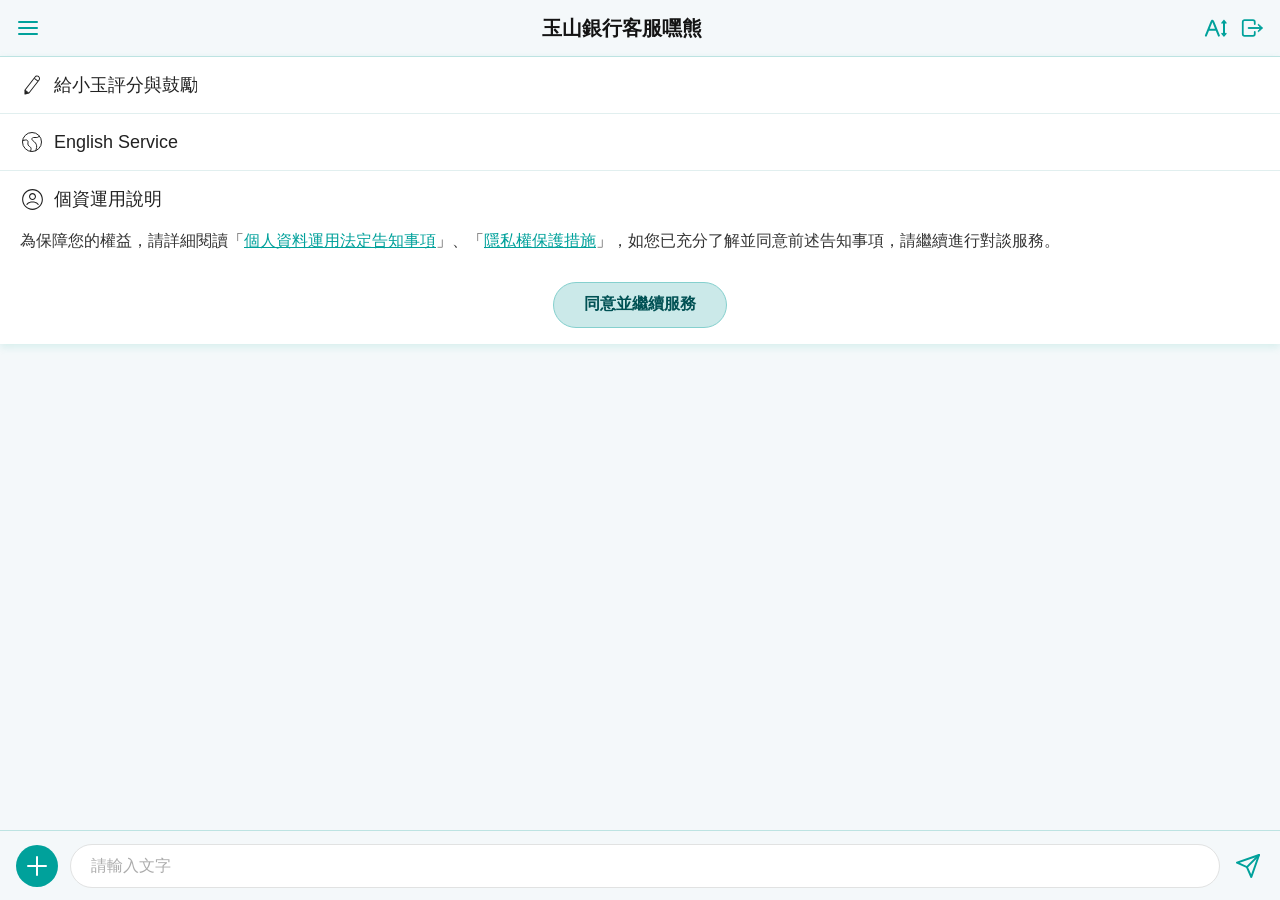
==== index.html @ b4798f5f "Add files via upload" ====
<!DOCTYPE html>
<html lang="zh-Hant-TW">
<head>
    <meta charset="UTF-8">
    <meta name="viewport" content="width=device-width, initial-scale=1.0">
    <title>玉山銀行客服嘿熊</title>
    <link rel="stylesheet" href="css/style.css">
</head>
<body>

    <main class="app-container" aria-label="智能客服區域">
        
        <!-- 1. Navbar -->
        <header class="nav" aria-label="頂部導覽列">
            <!-- 漢堡選單(按鈕 + span 動畫) -->
            <button class="icon icon-24" id="btnHamburger" aria-label="開啟選單" aria-expanded="false" aria-controls="hamburgerMenu" tabindex="0">
                <span class="hamburger-box">
                    <span class="hamburger-inner"></span>
                </span>
            </button>
            <!-- 標題 -->
            <h1 class="nav-title" tabindex="0">玉山銀行客服嘿熊</h1>
            <!-- 左側操作區 -->
            <div class="action-wrapper">
                <!-- 字體縮放(icon) -->
                <button class="icon icon-24" aria-label="調整字體大小" tabindex="0">
                    <img src="images/ic_font_size.svg" alt="字體" class="lazyload">
                </button>
                <!-- 登出(icon) -->
                <button class="icon icon-24" id="logoutBtn" aria-label="登出" tabindex="0">
                    <img src="images/ic_logout_2.svg" alt="登出" class="lazyload">
                </button>

            </div>
        </header>

        <!-- Dropdown Menu -->
        <div class="dropdown-menu" id="hamburgerMenu" aria-hidden="true">
            <div class="menu-item" tabindex="0" role="button">
                <div class="icon icon-24" aria-hidden="true">
                    <img src="images/ic-img-rename.svg" alt="" class="lazyload">
                </div>
                <span class="menu-text">給小玉評分與鼓勵</span>
            </div>
            <div class="menu-item" tabindex="0" role="button">
                <div class="icon icon-24" aria-hidden="true">
                    <img src="images/world_2_light.svg" alt="" class="lazyload">
                </div>
                <span class="menu-text">English Service</span>
            </div>
            <div class="menu-item flex-col">
                <div class="menu-item-header">
                    <div class="icon icon-24" aria-hidden="true">
                        <img src="images/ic-img-personal.svg" alt="" class="lazyload">
                    </div>
                    <span class="menu-text">個資運用說明</span>
                </div>
                <div class="menu-privacy-text" tabindex="0">
                    為保障您的權益，請詳細閱讀「<a href="#">個人資料運用法定告知事項</a>」、「<a href="#">隱私權保護措施</a>」，如您已充分了解並同意前述告知事項，請繼續進行對談服務。
                </div>
                <div class="btn-wrapper">
                    <button class="btn-primary btn-h-46" id="agreeBtn" tabindex="0">同意並繼續服務</button>
                </div>
            </div>
        </div>

        <!-- 2. Announce (浮動區塊) -->
        <section class="Anounce" id="announceBlock" aria-label="系統公告">
    <div class="icon icon-22" aria-hidden="true">
        <img src="images/ic-img-announcement.svg" alt="" class="lazyload">
    </div>

    <div class="message" tabindex="0">
        <div class="marquee-wrap">
            <div class="marquee-list">
                <div class="marquee-item">
                    <span>看破詐騙，防詐資訊：【<a href="#" aria-label="點我看防詐資訊">點我看</a>】</span>
                </div>
                <div class="marquee-item">
                    <span>Unicard指定通路回饋加碼：【<a href="#" aria-label="立即查看信用卡優惠">立即查看</a>】</span>
                </div>
                <div class="marquee-item">
                    <span>外幣定存最新利率公告：【<a href="#" aria-label="點我查看最新利率">點我看</a>】</span>
                </div>
            </div>
        </div>
    </div>

    <button class="icon icon-44" id="btnCloseAnnounce" aria-label="關閉公告" tabindex="0">
        <img src="images/ic-fun-popup-closed.svg" alt="關閉" class="lazyload">
    </button>
</section>

        <!-- 3. 對話區域 -->
        <!-- 預留區塊 -->
        <section class="chat-container" aria-label="對話內容" tabindex="0">

            <!-- Bot Message Group 1 -->
            <div class="msg-row bot is-hidden" id="botMsg1">
                <!-- Avatar -->
                <div class="msg-avatar" aria-hidden="true">
                    <img src="images/bear-hello.gif" alt="" class="lazyload">
                </div>
                <!-- Messages container -->
                <div class="msg-content">
                    
                    <div class="typing-bubble has-caret">
                        <div class="typing-dots">
                            <span class="dot"></span>
                            <span class="dot"></span>
                            <span class="dot"></span>
                        </div>
                    </div>
                    <!-- Text Bubble 1 -->
                    <div class="msg-bubble has-caret" tabindex="0">
                        鄭小姐 您好，<br>
                        您已從 LINE 帳號登入！
                    </div>

                    <!-- Text Bubble 2 -->
                    <div class="msg-bubble" tabindex="0">
                        LINE pay 最高4.5% → <a href="#" class="link-teal bold">申辦 Unicard</a><br>
                        普發現金一萬元 → <a href="#" class="link-teal bold">立即了解</a>
                    </div>

                    <!-- Horizontal Scroll Cards -->
                    <div class="scroll-area">
    <button class="scroll-nav scroll-nav-left" type="button" aria-label="往左滑動">
    <img src="images/icon-arrow-left.svg" alt="往左" class="icon-arrow">
</button>

    <div class="scroll-wrapper" tabindex="0" aria-label="可左右滑動的服務卡片">
        <!-- Card 1 -->
        <div class="scroll-card">
            <div class="card-image"><img src="[data-uri]" data-src="card-demo1.png" alt="" class="lazyload"></div>
            <div class="card-title text-green bold">信用卡服務</div>
            <div class="card-btn btn-hint" id="cardBillDetailBtn">帳單/消費明細</div>
            <div class="card-btn">消費有問題</div>
            <div class="card-btn">旅遊活動滿額贈</div>
            <div class="card-btn no-border">保費分期活動</div>
        </div>

        <div class="scroll-card">
            <div class="card-image"><img src="[data-uri]" data-src="card-demo2.png" alt="" class="lazyload"></div>
            <div class="card-title text-green bold">熱門服務</div>
            <div class="card-btn">信貸優惠</div>
            <div class="card-btn">分期活動</div>
            <div class="card-btn">預借現金</div>
            <div class="card-btn no-border">綁定LINE抽好禮</div>
        </div>

        <div class="scroll-card">
            <div class="card-image"><img src="[data-uri]" data-src="card-demo3.png" alt="" class="lazyload"></div>
            <div class="card-title text-green bold">銀行服務</div>
            <div class="card-btn">變更資料</div>
            <div class="card-btn">數位帳戶</div>
            <div class="card-btn">跨境網購</div>
            <div class="card-btn no-border">外匯業務</div>
        </div>
    </div>

    <button class="scroll-nav scroll-nav-right" type="button" aria-label="往右滑動">
    <img src="images/icon-arrow-right.svg" alt="往右" class="icon-arrow">
</button>
</div>

                    <div class="msg-time" aria-hidden="true">16:20:36</div>
                </div>
            </div>

            <!-- User Message Group 1-->
            <div class="msg-row user is-hidden" id="userMsg1">
                <div class="msg-content">
                    <div class="msg-bubble has-caret" tabindex="0">
                        帳單/消費明細
                    </div>
                    <div class="msg-time" aria-hidden="true">16:20:36</div>
                </div>
            </div>
            
            <!-- Bot Message Group 2 -->
            <div class="msg-row bot is-hidden" id="botMsg2">
                <!-- Avatar -->
                <div class="msg-avatar" aria-hidden="true">
                    <img src="images/bear-happy.gif" alt="" class="lazyload">
                </div>
                <!-- Messages container -->
                <div class="msg-content">
                    <div class="typing-bubble">
                        <div class="typing-dots">
                            <span class="dot"></span>
                            <span class="dot"></span>
                            <span class="dot"></span>
                        </div>
                    </div>
                    <div class="msg-bubble has-caret" tabindex="0">
                        快速查詢本期帳單與近期消費明細
                        <div class="msg-actions">
                            <button class="msg-action-btn primary" id="currentBillBtn">本期帳單</button>
                            <button class="msg-action-btn secondary">未出帳明細</button>
                            <button class="msg-action-btn secondary">近30天消費明細</button>
                        </div>
                    </div>
                    <div class="msg-feedback" tabindex="0">
                        這個回答？
                        <div class="options">
                            <div class="msg-feedback-btn"><img src="images/Huge-icon.svg" class="lazyload" alt="">有幫助</div>
                            <div class="msg-feedback-btn"><img src="images/img_helpless.svg" class="lazyload" alt="">沒幫助</div>
                        </div>
                    </div>
                    <div class="msg-time" aria-hidden="true">16:20:36</div>
                </div>
            </div>

            <!-- User Message Group 2 -->
            <div class="msg-row user is-hidden" id="userMsg2">
                <div class="msg-content">
                    <div class="msg-bubble has-caret" tabindex="0">
                        本期帳單
                    </div>
                    <div class="msg-time" aria-hidden="true">16:20:36</div>
                </div>
            </div>

            <!-- Bot Message Group 3 -->
            <div class="msg-row bot is-hidden" id="botMsg3">
                <!-- Avatar -->
               <div class="msg-avatar" aria-hidden="true">
                    <img src="images/bear-happy.gif" alt="" class="lazyload">
                </div>
                <!-- Messages container -->
                <div class="msg-content">
                    <div class="typing-bubble">
                        <div class="typing-dots">
                            <span class="dot"></span>
                            <span class="dot"></span>
                            <span class="dot"></span>
                        </div>
                    </div>
                    <div class="msg-bubble has-caret" tabindex="0">
                        為維護您的權益，需要由正卡人完成身分驗證才能協助查詢或處理喔！歡迎使用玉山行動銀行 APP，驗證更快速、更順暢。
                    </div>
                    <div class="action-cards-grid">
                        <button class="action-card btn-hint" id="appVerifyBtn" tabindex="0">
                            <img src="images/icon-faceID.svg" class="action-card-icon lazyload" alt="">
                            <div class="action-card-text">玉山銀行<br>APP驗證</div>
                        </button>
                        <button class="action-card" tabindex="0">
                            <img src="images/icon-message.svg" class="action-card-icon lazyload" alt="">
                            <div class="action-card-text">簡訊驗證</div>
                        </button>
                    </div>
                    <div class="msg-bubble" tabindex="0">
                        ＊溫馨提醒：若尚未開通玉山數位帳戶的顧客請先進行 <a href="#" class="link-teal bold">立即開戶</a> 並 <a href="#" class="link-teal bold">下載安裝玉山行銀APP</a>
                        <div class="msg-actions">
                            <button class="msg-action-btn secondary btn-h-46">下次查詢，繼續詢問其他問題</button>
                        </div>
                    </div>
                    <div class="msg-feedback" tabindex="0">
                        這個回答？
                        <div class="options">
                            <div class="msg-feedback-btn"><img src="images/Huge-icon.svg" class="lazyload" alt="">有幫助</div>
                            <div class="msg-feedback-btn"><img src="images/img_helpless.svg" class="lazyload" alt="">沒幫助</div>
                        </div>
                    </div>
                    <div class="msg-time" aria-hidden="true">16:20:36</div>
                </div>
            </div>

            <!-- User Message Group 3 -->
            <div class="msg-row user is-hidden" id="userMsg3">
                <div class="msg-content">
                    <div class="msg-bubble has-caret" tabindex="0">
                        玉山銀行APP驗證
                    </div>
                    <div class="msg-time" aria-hidden="true">16:20:36</div>
                </div>
            </div>

            <!-- Bot Message Group 4: Jumping -->
            <div class="msg-row bot is-hidden" id="botMsg4">
                <div class="msg-avatar" aria-hidden="true">
                    <img src="images/bear-loading.gif" alt="" class="lazyload">
                </div>
                <div class="msg-content">
                    <div class="typing-bubble">
                        <div class="typing-dots">
                            <span class="dot"></span>
                            <span class="dot"></span>
                            <span class="dot"></span>
                        </div>
                    </div>
                    <div class="msg-bubble has-caret" tabindex="0">
                        黑熊跳轉中，請稍後⋯
                    </div>
                    <div class="msg-time" aria-hidden="true">16:20:36</div>
                </div>
            </div>

            <!-- Bot Message Group 5: Bill Summary Card -->
            <div class="msg-row bot is-hidden" id="botMsg5">
                <div class="msg-avatar" aria-hidden="true">
                    <img src="images/bear-happy.gif" alt="" class="lazyload">
                </div>
                <div class="msg-content">
                    <div class="typing-bubble">
                        <div class="typing-dots">
                            <span class="dot"></span>
                            <span class="dot"></span>
                            <span class="dot"></span>
                        </div>
                    </div>
                    <div class="msg-bubble has-caret" tabindex="0">
                        <div class="bill-card">
                            <div class="bill-title">2026年3月帳單</div>
                            <div class="bill-info-text">
                                帳單結帳日：2025/02/13<br>
                                繳款截止日：2025/03/03
                            </div>
                            <div class="bold" style="font-size: 16px; color: rgba(0,0,0,0.8);">台幣帳單 ( TWD )</div>
                            
                            <div class="bill-highlight">
                                <div class="bill-main-amount">
                                    <div class="bill-label">本期帳單金額</div>
                                    <div class="bill-value-large">$47,884</div>
                                </div>
                                <div class="bill-sub-info">
                                    扣繳帳號：台新銀行,末四碼4099
                                </div>
                                <div class="bill-detail-list">
                                    <div class="bill-detail-row">
                                        <span>台幣最低應繳</span>
                                        <span>TWD 7,317</span>
                                    </div>
                                    <div class="bill-detail-row">
                                        <div class="bill-detail-label">
                                            <span>已繳金額</span>
                                            <img src="images/ic-btn-question-green.svg" class="icon-q lazyload" alt="說明">
                                        </div>
                                        <span>TWD 0</span>
                                    </div>
                                </div>
                            </div>

                            <div class="bill-btn-group">
                                <button class="bill-btn primary" id="paymentRecordBtn">
                                    <span>繳款紀錄</span>
                                    <img src="images/ic-img-search.svg" class="bill-btn-icon lazyload" alt="">
                                </button>
                                <button class="bill-btn secondary">
                                    <span>帳單明細</span>
                                    <img src="images/ic-img-search.svg" class="bill-btn-icon lazyload" alt="">
                                </button>
                            </div>
                        </div>
                    </div>

                    <!-- Secondary Actions -->
                    <div class="msg-bubble" tabindex="0">
                        <div class="msg-actions" style="margin-top: 0;">
                            <button class="msg-action-btn secondary">立即繳款</button>
                            <button class="msg-action-btn secondary">查詢未出帳明細</button>
                            <button class="msg-action-btn secondary">貼心提醒</button>
                        </div>
                    </div>

                    <!-- Feedback -->
                    <div class="msg-feedback" tabindex="0">
                        這個回答？
                        <div class="options">
                            <div class="msg-feedback-btn"><img src="images/Huge-icon.svg" class="lazyload" alt="">有幫助</div>
                            <div class="msg-feedback-btn"><img src="images/img_helpless.svg" class="lazyload" alt="">沒幫助</div>
                        </div>
                    </div>
                    <div class="msg-time" aria-hidden="true">16:20:36</div>
                </div>
            </div>

            <!-- User Message Group 5 -->
            <div class="msg-row user is-hidden" id="userMsg5">
                <div class="msg-content">
                    <div class="msg-bubble has-caret" tabindex="0">
                        繳款紀錄
                    </div>
                    <div class="msg-time" aria-hidden="true">16:20:36</div>
                </div>
            </div>

            <!-- Bot Message Group 6: Payment Record Detail -->
            <div class="msg-row bot is-hidden" id="botMsg6">
                <div class="msg-avatar" aria-hidden="true">
                    <img src="images/bear-happy.gif" alt="" class="lazyload">
                </div>
                <div class="msg-content">
                    <div class="typing-bubble">
                        <div class="typing-dots">
                            <span class="dot"></span>
                            <span class="dot"></span>
                            <span class="dot"></span>
                        </div>
                    </div>
                    <div class="msg-bubble has-caret" tabindex="0">
                        <div class="bill-card">
                            <div class="bill-title" style="color: #0f62fe;">繳款紀錄</div>
                            <div class="bold" style="font-size: 16px; color: rgba(0,0,0,0.8);">台幣帳單 ( TWD )</div>
                            
                            <div class="bill-highlight">
                                <div class="bill-main-amount">
                                    <div class="bill-label">上期應繳金額</div>
                                    <div class="bill-value-large">$50,133</div>
                                </div>
                                <div class="bill-main-amount" style="flex-direction: row; justify-content: center; gap: 7px;">
                                    <div class="pill-bordered red">已申請自動扣繳</div>
                                    <div class="pill-bordered teal">
                                        <span>繳款完成</span>
                                        <img src="images/ic-img-result-success.svg" class="icon-s lazyload" alt="">
                                    </div>
                                </div>
                                <div class="bill-detail-list">
                                    <div class="bill-detail-row">
                                        <span>調整溢付款</span>
                                        <span>TWD 0</span>
                                    </div>
                                    <div class="bill-detail-row">
                                        <span>自動轉帳繳款</span>
                                        <span>TWD -50,133</span>
                                    </div>
                                    <div class="bill-detail-row">
                                        <span>上期未繳金額</span>
                                        <span>TWD 0</span>
                                    </div>
                                </div>
                            </div>

                            <div class="bill-btn-group">
                                <button class="bill-btn primary" id="statementDetailBtn">
                                    <span>帳單明細</span>
                                    <img src="images/ic-img-search.svg" class="bill-btn-icon lazyload" alt="">
                                </button>
                                <button class="bill-btn secondary">
                                    <span>本期帳單</span>
                                    <img src="images/ic-img-search.svg" class="bill-btn-icon lazyload" alt="">
                                </button>
                            </div>
                        </div>
                    </div>

                    <!-- Secondary Actions Grid -->
                    <div class="msg-bubble" tabindex="0">
                        <div class="msg-actions">
                            <button class="msg-action-btn secondary">查詢未出帳明細</button>
                            <button class="msg-action-btn secondary">貼心提醒</button>
                        </div>
                    </div>

                    <!-- Feedback -->
                    <div class="msg-feedback" tabindex="0">
                        這個回答？
                        <div class="options">
                            <div class="msg-feedback-btn"><img src="images/Huge-icon.svg" class="lazyload" alt="">有幫助</div>
                            <div class="msg-feedback-btn"><img src="images/img_helpless.svg" class="lazyload" alt="">沒幫助</div>
                        </div>
                    </div>
                    <div class="msg-time" aria-hidden="true">16:20:36</div>
                </div>
            </div>

            <!-- User Message Group 6 -->
            <div class="msg-row user is-hidden" id="userMsg6">
                <div class="msg-content">
                    <div class="msg-bubble has-caret" tabindex="0">
                        帳單明細
                    </div>
                    <div class="msg-time" aria-hidden="true">16:20:36</div>
                </div>
            </div>

            <!-- Bot Message Group 7: Transaction Details -->
            <div class="msg-row bot is-hidden" id="botMsg7">
                <div class="msg-avatar" aria-hidden="true">
                    <img src="images/bear-happy.gif" alt="" class="lazyload">
                </div>
                <div class="msg-content">
                    <div class="typing-bubble">
                        <div class="typing-dots">
                            <span class="dot"></span>
                            <span class="dot"></span>
                            <span class="dot"></span>
                        </div>
                    </div>
                    <div class="msg-bubble has-caret" tabindex="0">
                        <div class="bill-card">
                            <div class="bill-title" style="color: #0f62fe;">帳單明細</div>
                            
                            <div class="transaction-search">
                                <img src="images/ic-img-search-light.svg" style="width: 32px; height: 32px;" class="lazyload" alt="">
                                <input type="text" placeholder="請輸入商店名稱或金額" id="transactionSearchInput">
                            </div>

                            <div class="filter-pills">
                                <div class="filter-pill" data-type="card">
                                    <span class="pill-text">卡別</span>
                                    <img src="images/ic-btn-arrow.svg" class="pill-icon lazyload" alt="">
                                    <span class="pill-close">✕</span>
                                </div>
                                <div class="filter-pill" data-type="holder">
                                    <span class="pill-text">正附卡</span>
                                    <img src="images/ic-btn-arrow.svg" class="pill-icon lazyload" alt="">
                                    <span class="pill-close">✕</span>
                                </div>
                                <div class="filter-pill" data-type="date">
                                    <span class="pill-text">日期</span>
                                    <img src="images/ic-btn-arrow.svg" class="pill-icon lazyload" alt="">
                                    <span class="pill-close">✕</span>
                                </div>
                                <div class="filter-pill" data-type="currency">
                                    <span class="pill-text">幣別</span>
                                    <img src="images/ic-btn-arrow.svg" class="pill-icon lazyload" alt="">
                                    <span class="pill-close">✕</span>
                                </div>
                                <div class="filter-pill" id="clearFilters" style="border: 1px solid #262626;">
                                    <span class="pill-text">取消篩選</span>
                                </div>
                            </div>
                            <div class="year-tag-wrapper">
                                <div class="year-tag">2026/3月帳單明細</div>
                            </div>
                            
                            <div style="max-height: 450px; overflow-y: auto; overflow-x: hidden;" id="transactionList">
                                <!-- <div class="year-tag">2026/3月帳單明細</div> -->
                                
                                <!-- Item 1 -->
                                <div class="transaction-item" data-name="熊本熊卡國內消費1%現金回饋">
                                    <div class="transaction-item-header">
                                        <div class="transaction-title-row">
                                            <div class="transaction-title">熊本熊卡國內消費1%現金回饋</div>
                                            <img src="images/ic-btn-arrow.svg" class="transaction-chevron lazyload" alt="">
                                        </div>
                                        <div class="transaction-info-row">
                                            <div>TWD <span class="transaction-amount">-21</span></div>
                                            <div>02/18</div>
                                        </div>
                                    </div>
                                    <div class="transaction-detail">
                                        <div class="transaction-detail-row">
                                            <div class="bold transaction-detail-label">交易明細</div>
                                            <div class="tag-query">刷卡疑問</div>
                                        </div>
                                        <div class="transaction-detail-row">
                                            <div class="transaction-detail-label">交易卡別</div>
                                            <div class="transaction-detail-val">Unicard-正卡</div>
                                        </div>
                                        <div class="transaction-detail-row">
                                            <div class="transaction-detail-label">交易日期</div>
                                            <div class="transaction-detail-val">2026/02/18</div>
                                        </div>
                                        <div class="transaction-detail-row">
                                            <div class="transaction-detail-label">交易幣別</div>
                                            <div class="transaction-detail-val">TWD</div>
                                        </div>
                                        <div class="transaction-detail-row">
                                            <div class="transaction-detail-label">交易金額</div>
                                            <div class="transaction-detail-val">-21</div>
                                        </div>
                                    </div>
                                </div>

                                <!-- Item 2 -->
                                <div class="transaction-item" data-name="熊本熊卡Paypay消費3%回饋">
                                    <div class="transaction-item-header">
                                        <div class="transaction-title-row">
                                            <div class="transaction-title">熊本熊卡Paypay消費3%回饋</div>
                                            <img src="images/ic-btn-arrow.svg" class="transaction-chevron lazyload" alt="">
                                        </div>
                                        <div class="transaction-info-row">
                                            <div>TWD <span class="transaction-amount">-240</span></div>
                                            <div>02/18</div>
                                        </div>
                                    </div>
                                    <div class="transaction-detail">
                                        <div class="transaction-detail-row">
                                            <div class="bold transaction-detail-label">交易明細</div>
                                            <div class="tag-query">刷卡疑問</div>
                                        </div>
                                        <div class="transaction-detail-row">
                                            <div class="transaction-detail-label">交易卡別</div>
                                            <div class="transaction-detail-val">Unicard-正卡</div>
                                        </div>
                                        <div class="transaction-detail-row">
                                            <div class="transaction-detail-label">交易日期</div>
                                            <div class="transaction-detail-val">2026/02/18</div>
                                        </div>
                                        <div class="transaction-detail-row">
                                            <div class="transaction-detail-label">交易幣別</div>
                                            <div class="transaction-detail-val">TWD</div>
                                        </div>
                                        <div class="transaction-detail-row">
                                            <div class="transaction-detail-label">交易金額</div>
                                            <div class="transaction-detail-val">-240</div>
                                        </div>
                                    </div>
                                </div>

                                <!-- Item 3 -->
                                <div class="transaction-item" data-name="義美股份有限公司-永安門市">
                                    <div class="transaction-item-header">
                                        <div class="transaction-title-row">
                                            <div class="transaction-title">義美股份有限公司-永安門市</div>
                                            <img src="images/ic-btn-arrow.svg" class="transaction-chevron lazyload" alt="">
                                        </div>
                                        <div class="transaction-info-row">
                                            <div>TWD <span class="transaction-amount" style="color: #00a19b;">40</span></div>
                                            <div>02/17</div>
                                        </div>
                                    </div>
                                    <div class="transaction-detail">
                                        <div class="transaction-detail-row">
                                            <div class="bold transaction-detail-label">交易明細</div>
                                            <div class="tag-query">刷卡疑問</div>
                                        </div>
                                        <div class="transaction-detail-row">
                                            <div class="transaction-detail-label">交易卡別</div>
                                            <div class="transaction-detail-val">Unicard-正卡</div>
                                        </div>
                                        <div class="transaction-detail-row">
                                            <div class="transaction-detail-label">交易日期</div>
                                            <div class="transaction-detail-val">2026/02/17</div>
                                        </div>
                                        <div class="transaction-detail-row">
                                            <div class="transaction-detail-label">交易幣別</div>
                                            <div class="transaction-detail-val">TWD</div>
                                        </div>
                                        <div class="transaction-detail-row">
                                            <div class="transaction-detail-label">交易金額</div>
                                            <div class="transaction-detail-val">40</div>
                                        </div>
                                    </div>
                                </div>

                                <!-- Item 4 -->
                                <div class="transaction-item" data-name="誠品信義旗艦店">
                                    <div class="transaction-item-header">
                                        <div class="transaction-title-row">
                                            <div class="transaction-title">誠品信義旗艦店</div>
                                            <img src="images/ic-btn-arrow.svg" class="transaction-chevron lazyload" alt="">
                                        </div>
                                        <div class="transaction-info-row">
                                            <div>TWD <span class="transaction-amount" style="color: #00a19b;">8,030</span></div>
                                            <div>02/17</div>
                                        </div>
                                    </div>
                                    <div class="transaction-detail">
                                        <div class="transaction-detail-row">
                                            <div class="bold transaction-detail-label">交易明細</div>
                                            <div class="tag-query">刷卡疑問</div>
                                        </div>
                                        <div class="transaction-detail-row">
                                            <div class="transaction-detail-label">交易卡別</div>
                                            <div class="transaction-detail-val">Unicard-正卡</div>
                                        </div>
                                        <div class="transaction-detail-row">
                                            <div class="transaction-detail-label">交易日期</div>
                                            <div class="transaction-detail-val">2026/02/17</div>
                                        </div>
                                        <div class="transaction-detail-row">
                                            <div class="transaction-detail-label">交易幣別</div>
                                            <div class="transaction-detail-val">TWD</div>
                                        </div>
                                        <div class="transaction-detail-row">
                                            <div class="transaction-detail-label">交易金額</div>
                                            <div class="transaction-detail-val">8,030</div>
                                        </div>
                                    </div>
                                </div>

                                <!-- Item 5 -->
                                <div class="transaction-item" data-name="中華電信">
                                    <div class="transaction-item-header">
                                        <div class="transaction-title-row">
                                            <div class="transaction-title">信用卡扣繳中華電信0976xxx33 11501</div>
                                            <img src="images/ic-btn-arrow.svg" class="transaction-chevron lazyload" alt="">
                                        </div>
                                        <div class="transaction-info-row">
                                            <div>TWD <span class="transaction-amount" style="color: #00a19b;">499</span></div>
                                            <div>02/16</div>
                                        </div>
                                    </div>
                                    <div class="transaction-detail">
                                        <div class="transaction-detail-row">
                                            <div class="bold transaction-detail-label">交易明細</div>
                                            <div class="tag-query">刷卡疑問</div>
                                        </div>
                                        <div class="transaction-detail-row">
                                            <div class="transaction-detail-label">交易卡別</div>
                                            <div class="transaction-detail-val">Unicard-正卡</div>
                                        </div>
                                        <div class="transaction-detail-row">
                                            <div class="transaction-detail-label">交易日期</div>
                                            <div class="transaction-detail-val">2026/02/16</div>
                                        </div>
                                        <div class="transaction-detail-row">
                                            <div class="transaction-detail-label">交易幣別</div>
                                            <div class="transaction-detail-val">TWD</div>
                                        </div>
                                        <div class="transaction-detail-row">
                                            <div class="transaction-detail-label">交易金額</div>
                                            <div class="transaction-detail-val">499</div>
                                        </div>
                                    </div>
                                </div>

                                <!-- Item 6 -->
                                <div class="transaction-item" data-name="APPLE.COM">
                                    <div class="transaction-item-header">
                                        <div class="transaction-title-row">
                                            <div class="transaction-title">APPLE.COM/BILL IRL CORK</div>
                                            <img src="images/ic-btn-arrow.svg" class="transaction-chevron lazyload"alt="">
                                        </div>
                                        <div class="transaction-info-row">
                                            <div>TWD <span class="transaction-amount" style="color: #00a19b;">299</span></div>
                                            <div>02/14</div>
                                        </div>
                                    </div>
                                    <div class="transaction-detail">
                                        <div class="transaction-detail-row">
                                            <div class="bold transaction-detail-label">交易明細</div>
                                            <div class="tag-query">刷卡疑問</div>
                                        </div>
                                        <div class="transaction-detail-row">
                                            <div class="transaction-detail-label">交易卡別</div>
                                            <div class="transaction-detail-val">Unicard-正卡</div>
                                        </div>
                                        <div class="transaction-detail-row">
                                            <div class="transaction-detail-label">交易日期</div>
                                            <div class="transaction-detail-val">2026/02/14</div>
                                        </div>
                                        <div class="transaction-detail-row">
                                            <div class="transaction-detail-label">交易幣別</div>
                                            <div class="transaction-detail-val">TWD</div>
                                        </div>
                                        <div class="transaction-detail-row">
                                            <div class="transaction-detail-label">交易金額</div>
                                            <div class="transaction-detail-val">290</div>
                                        </div>
                                    </div>
                                </div>

                                <!-- Item 7 -->
                                <div class="transaction-item" data-name="新光三越">
                                    <div class="transaction-item-header">
                                        <div class="transaction-title-row">
                                            <div class="transaction-title">新光三越 SP 台北南西店</div>
                                            <img src="images/ic-btn-arrow.svg" class="transaction-chevron lazyload" alt="">
                                        </div>
                                        <div class="transaction-info-row">
                                            <div>TWD <span class="transaction-amount" style="color: #00a19b;">6,800</span></div>
                                            <div>02/14</div>
                                        </div>
                                    </div>
                                    <div class="transaction-detail">
                                        <div class="transaction-detail-row">
                                            <div class="bold transaction-detail-label">交易明細</div>
                                            <div class="tag-query">刷卡疑問</div>
                                        </div>
                                        <div class="transaction-detail-row">
                                            <div class="transaction-detail-label">交易卡別</div>
                                            <div class="transaction-detail-val">Unicard-正卡</div>
                                        </div>
                                        <div class="transaction-detail-row">
                                            <div class="transaction-detail-label">交易日期</div>
                                            <div class="transaction-detail-val">2026/02/14</div>
                                        </div>
                                        <div class="transaction-detail-row">
                                            <div class="transaction-detail-label">交易幣別</div>
                                            <div class="transaction-detail-val">TWD</div>
                                        </div>
                                        <div class="transaction-detail-row">
                                            <div class="transaction-detail-label">交易金額</div>
                                            <div class="transaction-detail-val">6,800</div>
                                        </div>
                                    </div>
                                </div>

                                <!-- Item 8 -->
                                <div class="transaction-item" data-name="悠遊卡自動加值金額">
                                    <div class="transaction-item-header">
                                        <div class="transaction-title-row">
                                            <div class="transaction-title">悠遊卡自動加值金額-台灣高鐵高鐵 台中車站</div>
                                            <img src="images/ic-btn-arrow.svg" class="transaction-chevron lazyload" alt="">
                                        </div>
                                        <div class="transaction-info-row">
                                            <div>TWD <span class="transaction-amount" style="color: #00a19b;">500</span></div>
                                            <div>02/12</div>
                                        </div>
                                    </div>
                                    <div class="transaction-detail">
                                        <div class="transaction-detail-row">
                                            <div class="bold transaction-detail-label">交易明細</div>
                                            <div class="tag-query">刷卡疑問</div>
                                        </div>
                                        <div class="transaction-detail-row">
                                            <div class="transaction-detail-label">交易卡別</div>
                                            <div class="transaction-detail-val">Unicard-正卡</div>
                                        </div>
                                        <div class="transaction-detail-row">
                                            <div class="transaction-detail-label">交易日期</div>
                                            <div class="transaction-detail-val">2026/02/12</div>
                                        </div>
                                        <div class="transaction-detail-row">
                                            <div class="transaction-detail-label">交易幣別</div>
                                            <div class="transaction-detail-val">TWD</div>
                                        </div>
                                        <div class="transaction-detail-row">
                                            <div class="transaction-detail-label">交易金額</div>
                                            <div class="transaction-detail-val">500</div>
                                        </div>
                                    </div>
                                </div>

                                <!-- Item 9 -->
                                <div class="transaction-item" data-name="MOS">
                                    <div class="transaction-item-header">
                                        <div class="transaction-title-row">
                                            <div class="transaction-title">MOS-民權西路店(櫃檯)</div>
                                            <img src="images/ic-btn-arrow.svg" class="transaction-chevron lazyload" alt="">
                                        </div>
                                        <div class="transaction-info-row">
                                            <div>TWD <span class="transaction-amount" style="color: #00a19b;">210</span></div>
                                            <div>02/11</div>
                                        </div>
                                    </div>
                                    <div class="transaction-detail">
                                        <div class="transaction-detail-row">
                                            <div class="bold transaction-detail-label">交易明細</div>
                                            <div class="tag-query">刷卡疑問</div>
                                        </div>
                                        <div class="transaction-detail-row">
                                            <div class="transaction-detail-label">交易卡別</div>
                                            <div class="transaction-detail-val">Unicard-正卡</div>
                                        </div>
                                        <div class="transaction-detail-row">
                                            <div class="transaction-detail-label">交易日期</div>
                                            <div class="transaction-detail-val">2026/02/11</div>
                                        </div>
                                        <div class="transaction-detail-row">
                                            <div class="transaction-detail-label">交易幣別</div>
                                            <div class="transaction-detail-val">TWD</div>
                                        </div>
                                        <div class="transaction-detail-row">
                                            <div class="transaction-detail-label">交易金額</div>
                                            <div class="transaction-detail-val">210</div>
                                        </div>
                                    </div>
                                </div>

                                <!-- Item 10 -->
                                <div class="transaction-item" data-name="統一超商">
                                    <div class="transaction-item-header">
                                        <div class="transaction-title-row">
                                            <div class="transaction-title">統一超商-市府店</div>
                                            <img src="images/ic-btn-arrow.svg" class="transaction-chevron lazyload" alt="">
                                        </div>
                                        <div class="transaction-info-row">
                                            <div>TWD <span class="transaction-amount" style="color: #00a19b;">250</span></div>
                                            <div>02/10</div>
                                        </div>
                                    </div>
                                    <div class="transaction-detail">
                                        <div class="transaction-detail-row">
                                            <div class="bold transaction-detail-label">交易明細</div>
                                            <div class="tag-query">刷卡疑問</div>
                                        </div>
                                        <div class="transaction-detail-row">
                                            <div class="transaction-detail-label">交易卡別</div>
                                            <div class="transaction-detail-val">Unicard-正卡</div>
                                        </div>
                                        <div class="transaction-detail-row">
                                            <div class="transaction-detail-label">交易日期</div>
                                            <div class="transaction-detail-val">2026/02/10</div>
                                        </div>
                                        <div class="transaction-detail-row">
                                            <div class="transaction-detail-label">交易幣別</div>
                                            <div class="transaction-detail-val">TWD</div>
                                        </div>
                                        <div class="transaction-detail-row">
                                            <div class="transaction-detail-label">交易金額</div>
                                            <div class="transaction-detail-val">250</div>
                                        </div>
                                    </div>
                                </div>

                                <!-- Item 11 -->
                                <div class="transaction-item" data-name="STARBUCKS">
                                    <div class="transaction-item-header">
                                        <div class="transaction-title-row">
                                            <div class="transaction-title">STARBUCKS</div>
                                            <img src="images/ic-btn-arrow.svg" class="transaction-chevron lazyload" alt="">
                                        </div>
                                        <div class="transaction-info-row">
                                            <div>TWD <span class="transaction-amount" style="color: #00a19b;">250</span></div>
                                            <div>02/10</div>
                                        </div>
                                    </div>
                                    <div class="transaction-detail">
                                        <div class="transaction-detail-row">
                                            <div class="bold transaction-detail-label">交易明細</div>
                                            <div class="tag-query">刷卡疑問</div>
                                        </div>
                                        <div class="transaction-detail-row">
                                            <div class="transaction-detail-label">交易卡別</div>
                                            <div class="transaction-detail-val">Unicard-正卡</div>
                                        </div>
                                        <div class="transaction-detail-row">
                                            <div class="transaction-detail-label">交易日期</div>
                                            <div class="transaction-detail-val">2026/02/10</div>
                                        </div>
                                        <div class="transaction-detail-row">
                                            <div class="transaction-detail-label">交易幣別</div>
                                            <div class="transaction-detail-val">TWD</div>
                                        </div>
                                        <div class="transaction-detail-row">
                                            <div class="transaction-detail-label">交易金額</div>
                                            <div class="transaction-detail-val">250</div>
                                        </div>
                                    </div>
                                </div>
                            </div>

                            <div class="bill-btn-group">
                                <button class="bill-btn secondary">
                                    <span>本期帳單</span>
                                    <img src="images/ic-img-search.svg" class="bill-btn-icon lazyload" alt="">
                                </button>
                                <button class="bill-btn secondary">
                                    <span>繳款紀錄</span>
                                    <img src="images/ic-img-search.svg" class="bill-btn-icon lazyload" alt="">
                                </button>
                            </div>
                        </div>
                    </div>

                    <!-- Bot Action Grid 2 -->
                    <div class="msg-bubble" tabindex="0">
                        <div class="msg-actions" style="margin-top: 0;">
                            <button class="msg-action-btn primary" id="payNowBtn">立即繳款</button>
                            <button class="msg-action-btn secondary">查詢未出帳明細</button>
                            <button class="msg-action-btn secondary">貼心提醒</button>
                        </div>
                    </div>

                    <!-- Feedback -->
                    <div class="msg-feedback" tabindex="0">
                        這個回答？
                        <div class="options">
                            <div class="msg-feedback-btn"><img src="images/Huge-icon.svg" class="lazyload" alt="">有幫助</div>
                            <div class="msg-feedback-btn"><img src="images/img_helpless.svg" class="lazyload" alt="">沒幫助</div>
                        </div>
                    </div>
                    <div class="msg-time" aria-hidden="true">16:20:36</div>
                </div>
            </div>

            <!-- User Message Group 7 -->
            <div class="msg-row user is-hidden" id="userMsg7">
                <div class="msg-content">
                    <div class="msg-bubble has-caret" tabindex="0">
                        立即繳款
                    </div>
                    <div class="msg-time" aria-hidden="true">16:20:36</div>
                </div>
            </div>

            <!-- Bot Message Group 8: Payment Amount Selection -->
            <div class="msg-row bot is-hidden" id="botMsg8">
                <div class="msg-avatar" aria-hidden="true">
                    <img src="images/bear-happy.gif" alt="" class="lazyload">
                </div>
                <div class="msg-content">
                    <div class="typing-bubble">
                        <div class="typing-dots">
                            <span class="dot"></span>
                            <span class="dot"></span>
                            <span class="dot"></span>
                        </div>
                    </div>
                    <div class="msg-bubble has-caret" tabindex="0">
                        <p class="bold">請選擇您要繳納的金額與方式</p>
                        <p style="margin-top: 10px;">＊繳款金額高於 20,000 元僅能線上繳款，低於 20,000 元則可線上或至超商繳款。</p>
                    </div>
                    
                    <div class="scroll-area">
    <button class="scroll-nav scroll-nav-left" type="button" aria-label="往左滑動">
    <img src="images/icon-arrow-left.svg" alt="往左" class="icon-arrow">
</button>

    <div class="payment-scroll-container">
        <div class="payment-card">
            <div class="payment-card-title">尚須繳納金額</div>
            <div class="payment-card-info">
                <div class="payment-currency">台幣TWD</div>
                <div class="payment-amount">$47,884</div>
            </div>
            <button class="payment-card-btn">立即線上繳款</button>
        </div>

        <div class="payment-card">
            <div class="payment-card-title">最低應繳金額</div>
            <div class="payment-card-info">
                <div class="payment-currency">台幣TWD</div>
                <div class="payment-amount">$7,317</div>
            </div>
            <div class="payment-card-btn-group">
                <button class="payment-card-btn btn-hint" id="barcodePayBtn" style="border-bottom: 1px solid #e1efef;">超商條碼繳款</button>
                <button class="payment-card-btn">立即線上繳款</button>
            </div>
        </div>

        <div class="payment-card">
            <div class="payment-card-title">自行輸入金額</div>
            <div class="payment-card-info">
                <div class="payment-currency">台幣TWD</div>
                <div class="payment-amount-input-wrapper">
                    <input type="text" class="payment-amount-input" id="selfInputAmount" placeholder="請輸入金額">
                    <img src="images/icon-edit.svg" class="icon-20 lazyload" alt="編輯">
                </div>
                <div class="payment-disclaimer">＊未繳金額將計算循環利息<br>謹慎理財 信用無價</div>
            </div>
            <div class="payment-card-btn-group" id="selfInputBtns">
                <button class="payment-card-btn" id="btnStorePay" style="display: none; border-bottom: 1px solid #e1efef;">超商條碼繳款</button>
                <button class="payment-card-btn" id="btnOnlinePay" style="display: none;">立即線上繳款</button>
            </div>
        </div>
    </div>

    <button class="scroll-nav scroll-nav-right" type="button" aria-label="往右滑動">
    <img src="images/icon-arrow-right.svg" alt="往右" class="icon-arrow">
</button>
</div>

                    <div class="msg-time" aria-hidden="true">16:20:36</div>
                </div>
            </div>

            <!-- User Message Group 8: 超商條碼繳款 -->
            <div class="msg-row user is-hidden" id="userMsg8">
                <div class="msg-content">
                    <div class="msg-bubble has-caret" tabindex="0">
                        超商條碼繳款(最低應繳金額)
                    </div>
                    <div class="msg-time" aria-hidden="true">16:20:36</div>
                </div>
            </div>

            <!-- Bot Message Group 9: Barcode Download Dialogue -->
            <div class="msg-row bot is-hidden"  id="botMsg9">
                <div class="msg-avatar" aria-hidden="true">
                    <img src="images/bear-happy.gif" alt="" class="lazyload">
                </div>
                <div class="msg-content">
                    <div class="typing-bubble">
                        <div class="typing-dots">
                            <span class="dot"></span>
                            <span class="dot"></span>
                            <span class="dot"></span>
                        </div>
                    </div>
                    <div class="barcode-card">
                        <div class="barcode-title">超商條碼繳款</div>
                        <div class="barcode-subtitle">2026年3月帳單</div>
                        <div class="barcode-details">
                            帳單結帳日：2025/02/13<br>
                            繳款截止日：2025/03/03
                        </div>
                        <div class="amount-highlight">
                            <span>TWD</span>
                            <span>7,317</span>
                        </div>
                        <div class="barcode-subtitle">適用超商</div>
                        <div class="store-icons-container">
                            <img src="images/img_7-11.svg" class="store-icon lazyload" alt="7-11">
                            <img src="images/img_familyMart.svg" class="store-icon lazyload" alt="FamilyMart">
                            <img src="images/img_OK.svg" class="store-icon lazyload" alt="OK">
                            <img src="images/img_HiLife.svg" class="store-icon lazyload" alt="Hi-Life">
                        </div>
                        <div class="barcodes-container">
                            <!-- Barcode 1 -->
                            <div class="barcode-item">
                                <div class="barcode-img-placeholder">
                                    <img src="images/barcode-1.svg" alt="">
                                </div>
                                <div class="barcode-text">120419C1E</div>
                            </div>
                            <!-- Barcode 2 -->
                            <div class="barcode-item">
                                <div class="barcode-img-placeholder">
                                    <img src="images/barcode-2.svg" alt="">
                                </div>
                                <div class="barcode-text">1975093618000000</div>
                            </div>
                            <!-- Barcode 3 -->
                            <div class="barcode-item">
                                <div class="barcode-img-placeholder">
                                   <img src="images/barcode-3.svg" alt="">
                                </div>
                                <div class="barcode-text">03209000006671</div>
                            </div>
                        </div>
                        <button class="download-barcode-btn" id="btnDownloadBarcode">下載條碼</button>
                    </div>

                    <!-- Feedback -->
                    <div class="msg-feedback" tabindex="0" style="margin-top: 10px;">
                        這個回答？
                        <div class="options">
                            <div class="msg-feedback-btn"><img src="images/Huge-icon.svg" class="lazyload" alt="">有幫助</div>
                            <div class="msg-feedback-btn"><img src="images/img_helpless.svg" class="lazyload" alt="">沒幫助</div>
                        </div>
                    </div>
                    <div class="msg-time" aria-hidden="true">16:20:36</div>
                </div>
            </div>

        </section>

        <!-- 4. 對話輸入框 (InputArea) -->
        <footer class="InputArea" aria-label="對話輸入區">
            <!-- 開合(按鈕 + span 動畫) -->
            <button class="expand-btn" id="btnExpand" aria-label="展開附加功能" tabindex="0">
                <span class="expand-icon">
                    <span class="expand-line vertical"></span>
                    <span class="expand-line horizontal"></span>
                </span>
            </button>
            <!-- input -->
            <div class="input-wrapper">
                <input type="text" placeholder="請輸入文字" aria-label="輸入文字訊息" tabindex="0">
            </div>
            <!-- 送出(icon) -->
            <button class="icon icon-32" aria-label="送出訊息" tabindex="0">
                <img src="images/send.svg" alt="送出" class="lazyload">
            </button>
        </footer>

        <!-- 5. 附加功能面板 (Action Panel) -->
        <div class="action-panel" id="actionPanel" aria-label="更多功能">
            <div class="action-grid">
                <button class="action-item" aria-label="帳單自動扣款" tabindex="0">
                    <div class="action-item-icon"><img src="images/icon-bill.svg" alt="" class="lazyload"></div>
                    <span class="action-item-text">帳單自動扣款</span>
                </button>
                <button class="action-item" aria-label="玉山卡超好用" tabindex="0">
                    <div class="action-item-icon"><img src="images/icon-news.svg" alt="" class="lazyload"></div>
                    <span class="action-item-text">玉山卡超好用</span>
                </button>
                <button class="action-item" aria-label="貸款限時優惠" tabindex="0">
                    <div class="action-item-icon"><img src="images/icon-loan.svg" alt="" class="lazyload"></div>
                    <span class="action-item-text">貸款限時優惠</span>
                </button>
                <button class="action-item" aria-label="卡友必備神器" tabindex="0">
                    <div class="action-item-icon"><img src="images/icon-card.svg" alt="" class="lazyload"></div>
                    <span class="action-item-text">卡友必備神器</span>
                </button>
                <button class="action-item" aria-label="加個LINE" tabindex="0">
                    <div class="action-item-icon"><img src="images/icon-line.svg" alt="" class="lazyload"></div>
                    <span class="action-item-text">加個LINE</span>
                </button>
                <button class="action-item" aria-label="加入數位會員" tabindex="0">
                    <div class="action-item-icon"><img src="images/icon-services.svg" alt="" class="lazyload"></div>
                    <span class="action-item-text">加入數位會員</span>
                </button>
            </div>
        </div>
    </main>

    <!-- jQuery & JavaScript for lazy loading images via data-src -->
    <script src="https://code.jquery.com/jquery-3.7.1.min.js" integrity="sha256-/JqT3SQfawRcv/BIHPThkBvs0OEvtFFmqPF/lYI/Cxo=" crossorigin="anonymous"></script>
    <script src="js/main.js"></script>
   

    <!-- Date Picker Overlay -->
    <div class="date-picker-overlay" id="datePickerOverlay">
        <div class="date-picker-modal">
            <div class="modal-title">選擇日期區間</div>
            <div class="date-input-group">
                <label for="startDate">開始日期</label>
                <input type="date" id="startDate">
            </div>
            <div class="date-input-group">
                <label for="endDate">結束日期</label>
                <input type="date" id="endDate">
            </div>
            <div class="modal-actions">
                <button class="msg-action-btn secondary" id="cancelDatePicker">取消</button>
                <button class="msg-action-btn secondary" id="confirmDatePicker">確認</button>
            </div>
        </div>
    </div>

    <!-- Download Success Overlay -->
    <div class="download-success-overlay" id="downloadSuccessOverlay">
        <div class="download-success-modal">
            <div class="success-gif-placeholder">
                <!-- GIF 預留位置 -->
                <img src="images/bear-happy.gif" alt="" class="lazyload">
            </div>
            <div class="success-text">已下載到相簿</div>
            <button class="msg-action-btn secondary btn-h-46" id="confirmDownload">確認</button>
        </div>
    </div>

    <!-- Overlay：Loading（白色半透明） -->
    <div class="overlay overlay-loading" id="loadingOverlay">
        <div class="overlay-content">
            <div class="overlay-gif-placeholder"></div>
            <div class="overlay-text">Loading...</div>
        </div>
    </div>
    
    <!-- Overlay：滿版圖片 -->
    <div class="overlay overlay-image" id="imageOverlay">
        <div class="overlay-content">
            <div class="overlay-gif-placeholder-2"></div>
        </div>
    </div>
</body>
</html>
---- css/style.css ----
/* Design Tokens (Figma Variables) */
:root {
    --mib-sys-colour-primary-background-default: #f4f8fa;
    --mib-ref-colour-gray-12: #141414;
    --mib-ref-colour-primary-3: #bde3e2;
    --chatbot-white: #ffffff;
    --chatbot-black: #1c1c1c;
    --chatbot-primary: #0f62fe;
    --chatbot-placeholder: #acacac;
    --chatbot-border: #e1e2e2;
    --mib-ref-colour-primary-8: #00a19b;
    --font-family-base: 'Microsoft JhengHei', '微軟正黑體', sans-serif;
}

/* Reset & Base Styles */
* {
    box-sizing: border-box;
    margin: 0;
    padding: 0;
}

body, html {
    height: 100%;
    font-family: var(--font-family-base);
    background-color: var(--mib-sys-colour-primary-background-default);
    justify-content: center;
}

/* RWD Container */
.app-container {
    width: 100%;
    height: 100%;
    display: flex;
    flex-direction: column;
    background-color: var(--mib-sys-colour-primary-background-default);
    position: relative;
    box-shadow: 0 0 20px rgba(0,0,0,0.05);
}

.msg-row.is-hidden {
    display: none !important;
}

/* RWD Media Queries */
@media (min-width: 320px) {
    
}
@media (min-width: 768px) {
    
}
@media (min-width: 1440px) {
   
}

/* 1. Navbar */
.nav {
    display: flex;
    align-items: center;
    justify-content: space-between;
    height: 56px;
    padding: 0 16px;
    background-color: var(--mib-sys-colour-primary-background-default);
    flex-shrink: 0;
}

.nav-title {
    font-size: 20px;
    font-weight: 600;
    color: var(--mib-ref-colour-gray-12);
}

.action-wrapper {
    display: flex;
    align-items: center;
    gap: 12px;
}

/* 2. Announce Floating Block */
.Anounce {
    display: flex;
    align-items: center;
    height: 44px;
    padding: 0 16px;
    background-color: var(--chatbot-white);
    border-top: 1px solid var(--mib-ref-colour-primary-3);
    border-bottom: 1px solid var(--mib-ref-colour-primary-3);
    gap: 12px;
    flex-shrink: 0;
}

.message {
    flex-grow: 1;
    font-size: 16px;
    font-weight: bold;
    color: var(--chatbot-black);
    display: flex;
    align-items: center;
    min-width: 0;
}

.message a {
    color: var(--chatbot-primary);
    text-decoration: underline;
    text-underline-offset: 2px;
}

/* 新增 */
.marquee-wrap {
    position: relative;
    width: 100%;
    height: 24px;
    overflow: hidden;
}

.marquee-list {
    position: relative;
}

.marquee-item {
    height: 24px;
    line-height: 24px;
    display: flex;
    align-items: center;
    white-space: nowrap;
}

.marquee-item span {
    display: inline-block;
    overflow: hidden;
    text-overflow: ellipsis;
}

/* 3. Chat Area */
.chat-container {
    flex-grow: 1;
    overflow-y: auto;
    background-color: var(--mib-sys-colour-primary-background-default);
    /* Placeholder space */
}

/* 4. Input Area */
.InputArea {
    display: flex;
    align-items: center;
    justify-content: space-between;
    height: 70px;
    padding: 13px 16px;
    background-color: var(--mib-sys-colour-primary-background-default);
    border-top: 1px solid var(--mib-ref-colour-primary-3);
    flex-shrink: 0;
    gap: 12px;
}

.input-wrapper {
    flex-grow: 1;
    height: 44px; /* Based on the 70px height minus 13px py padding * 2 = 70 - 26 = 44px for the input element */
    border-radius: 30px;
    border: 1px solid var(--chatbot-border);
    background-color: var(--chatbot-white);
    padding: 0 20px;
    display: flex;
    align-items: center;
}

.input-wrapper input {
    width: 100%;
    border: none;
    outline: none;
    font-family: var(--font-family-base);
    font-size: 16px;
    color: var(--mib-ref-colour-gray-12);
    background: transparent;
}

.input-wrapper input::placeholder {
    color: var(--chatbot-placeholder);
}

/* Icons setup */
.icon {
    display: flex;
    align-items: center;
    justify-content: center;
    cursor: pointer;
    background: transparent;
    border: none;
    padding: 0;
    flex-shrink: 0;
}

.icon img {
    display: block;
    width: 100%;
    height: 100%;
    object-fit: contain;
}

/* Size classes */
.icon-24 { width: 24px; height: 24px; }
.icon-22 { width: 22px; height: 22px; }
.icon-32 { width: 32px; height: 32px; }
.icon-42 { width: 42px; height: 42px; }
.icon-44 { width: 44px; height: 44px; }

/* ARIA outlines for WCAG AA keyboard navigation */
:focus-visible {
    outline: 2px solid var(--chatbot-primary);
    outline-offset: 2px;
}

/* 5. Dropdown Menu */
.dropdown-menu {
    position: absolute;
    top: 56px; /* Below navbar */
    left: 0;
    width: 100%;
    background-color: var(--chatbot-white);
    border-top: 1px solid var(--mib-ref-colour-primary-3);
    box-shadow: 0px 3px 8px 0px rgba(95, 199, 185, 0.2);
    z-index: 100;
    display: none; /* Hidden by default */
}

.menu-item {
    display: flex;
    align-items: center;
    gap: 10px;
    padding: 16px 20px;
    border-bottom: 1px solid #e1efef;
}

.menu-item.flex-col {
    flex-direction: column;
    align-items: flex-start;
    border-bottom: none;
}

.menu-item-header {
    display: flex;
    align-items: center;
    gap: 10px;
    width: 100%;
}

.menu-text {
    font-size: 18px;
    color: #222222;
}

.menu-privacy-text {
    font-size: 16px;
    color: rgba(0, 0, 0, 0.8);
    line-height: 1.8;
    margin-top: 6px;
}

.menu-privacy-text a {
    color: #00a19b;
    text-decoration: underline;
}

.btn-wrapper {
    width: 100%;
    display: flex;
    justify-content: center;
    margin-top: 16px;
}

.btn-primary {
    display: flex;
    align-items: center;
    justify-content: center;
    padding: 4px 20px;
    width: 174px;
    height: 38px;
    border-radius: 40px;
    border: 0.5px solid #85d0ce;
    background: linear-gradient(90deg, #cbe9e9 0%, #cbe9e9 100%), linear-gradient(90deg, #c1e4e3 0%, #e1efef 100%);
    color: #005154;
    font-size: 16px;
    font-weight: bold;
    font-family: var(--font-family-base);
    cursor: pointer;
}

/* Animated Hamburger Icon */
.hamburger-box {
    width: 20px;
    height: 14px;
    display: inline-block;
    position: relative;
}

.hamburger-inner {
    display: block;
    top: 50%;
    margin-top: -1px;
    width: 20px;
    height: 2px;
    background-color: var(--mib-ref-colour-primary-8);
    border-radius: 2px;
    position: absolute;
    transition: transform 0.15s ease;
}

.hamburger-inner::before, .hamburger-inner::after {
    width: 20px;
    height: 2px;
    background-color: var(--mib-ref-colour-primary-8);
    border-radius: 2px;
    position: absolute;
    transition: transform 0.15s ease;
    content: "";
    display: block;
}

.hamburger-inner::before {
    top: -6px;
}

.hamburger-inner::after {
    bottom: -6px;
}

.is-active .hamburger-box .hamburger-inner {
    transform: rotate(45deg);
}

.is-active .hamburger-box .hamburger-inner::before {
    top: 0;
    opacity: 0;
}

.is-active .hamburger-box .hamburger-inner::after {
    bottom: 0;
    transform: rotate(-90deg);
}

/* Animated Expand Button (+ to X) */
.expand-btn {
    width: 42px;
    height: 42px;
    border-radius: 50%;
    background-color: var(--mib-ref-colour-primary-8);
    border: none;
    display: flex;
    align-items: center;
    justify-content: center;
    cursor: pointer;
    position: relative;
    flex-shrink: 0;
    transition: transform 0.3s ease, background-color 0.3s ease;
}

.expand-icon {
    width: 20px;
    height: 20px;
    position: relative;
    display: inline-block;
    transition: transform 0.3s cubic-bezier(0.4, 0, 0.2, 1);
}

.expand-line {
    position: absolute;
    background-color: #ffffff;
    border-radius: 2px;
}

.expand-line.vertical {
    width: 2px;
    height: 20px;
    top: 0;
    left: 9px;
}

.expand-line.horizontal {
    width: 20px;
    height: 2px;
    top: 9px;
    left: 0;
}

/* Active State (X) */
.expand-btn.is-active .expand-icon {
    transform: rotate(135deg); /* Spin to X */
}

/* Glowing Animation (every ~60s, glows for short duration) */
@keyframes glow-pulse {
    0%, 96%, 100% {
        box-shadow: 0 0 0 0 rgba(0, 161, 155, 0);
    }
    98% {
        box-shadow: 0 0 0 15px rgba(0, 161, 155, 0.4);
    }
}

.expand-btn:not(.is-active) {
    animation: glow-pulse 60s infinite;
}

/* 6. Action Panel (Expandable) */
.action-panel {
    display: none; /* hidden by default */
    flex-shrink: 0;
    width: 100%;
    background-color: var(--chatbot-white);
    border-top: 1px solid var(--mib-ref-colour-primary-3);
}

.action-grid {
    display: grid;
    grid-template-columns: repeat(3, 1fr);
    grid-template-rows: repeat(2, 1fr);
    width: 100%;
}

.action-item {
    display: flex;
    flex-direction: column;
    align-items: center;
    justify-content: center;
    gap: 8px;
    padding: 20px 16px;
    border-right: 1px solid #e1efef;
    border-bottom: 1px solid #e1efef;
    background-color: transparent;
    border-top: none;
    border-left: none;
    cursor: pointer;
}

.action-item:nth-child(3n) {
    border-right: none;
}
.action-item:nth-child(n+4) {
    border-bottom: none;
}

.action-item-icon {
    width: 50px;
    height: 50px;
    display: flex;
    align-items: center;
    justify-content: center;
}

.action-item-icon img {
    width: 100%;
    height: 100%;
    object-fit: contain;
}

.action-item-text {
    font-size: 14px;
    font-weight: bold;
    color: var(--chatbot-black);
    text-align: center;
}

/* 7. Chat Container & Messages */
.chat-container {
    flex-grow: 1;
    overflow-y: auto;
    padding: 20px 16px;
    display: flex;
    flex-direction: column;
    gap: 24px;
}

.msg-row {
    display: flex;
    width: 100%;
    gap: 8px;
}

.msg-row.bot {
    justify-content: flex-start;
}

.msg-row.user {
    justify-content: flex-end;
}

.msg-avatar {
    width: 50px;
    height: 50px;
    /*border-radius: 50%;*/
    flex-shrink: 0;
    display: flex;
    align-items: center;
    justify-content: center;
    overflow: hidden;
}

.msg-avatar img {
    width: 100%;
    height: 100%;
    object-fit: contain;
}

.msg-content {
    display: flex;
    flex-direction: column;
    gap: 10px;
    max-width: calc(100% - 58px);
}

.msg-row.user .msg-content {
    align-items: flex-end;
    max-width: 100%;
}

.msg-bubble {
    padding: 16px 20px;
    font-size: 16px;
    line-height: 1.5;
    position: relative;
    background-color: var(--chatbot-white);
    color: var(--chatbot-black);
    border-radius: 16px;
    /*box-shadow: 0px 0px 8px 0px rgba(116,157,152,0.4);*/
    box-shadow: 0px 0px 8px 0px rgba(95, 199, 185, 0.2);
    word-wrap: break-word;
}

.msg-row.bot .msg-bubble {
    min-width: 225px;
    max-width: 565px;
}

.msg-row.user .msg-bubble {
    background-color: var(--mib-ref-colour-primary-8);
    color: var(--chatbot-white);
    width: fit-content;
    max-width: 100%;
}

/* Caret pointing left for Bot using ::before */
.msg-row.bot .msg-bubble.has-caret::before {
    content: "";
    position: absolute;
    top: 14px;
    left: -6px;
    width: 0;
    height: 0;
    border-style: solid;
    border-width: 6px 8px 6px 0;
    border-color: transparent var(--chatbot-white) transparent transparent;
}

/* Caret pointing right for User using ::before */
.msg-row.user .msg-bubble.has-caret::before {
    content: "";
    position: absolute;
    top: 14px;
    right: -6px;
    width: 0;
    height: 0;
    border-style: solid;
    border-width: 6px 0 6px 8px;
    border-color: transparent transparent transparent var(--mib-ref-colour-primary-8);
}

.msg-time {
    font-size: 14px;
    color: #9c9c9c;
    margin-top: 4px;
    text-align: right;
    align-self: flex-end;
}

/* Chat Typography Utilities */
.bold { font-weight: bold; }
.text-red { color: #c92e34; }
.text-green { color: #007a7a; }
.link-teal { color: #00a19b; text-decoration: underline; text-underline-offset: 3px;}

/* Bot Action Buttons inside Bubble */
.msg-actions {
    display: flex;
    flex-direction: column;
    gap: 10px;
    margin-top: 10px;
    width: 100%;
}
.msg-action-btn {
    display: flex;
    align-items: center;
    justify-content: center;
    padding: 8px 20px;
    height: 38px;
    border-radius: 40px;
    border: 0.5px solid #85d0ce;
    font-size: 16px;
    font-weight: bold;
    color: #005154;
    cursor: pointer;
    text-decoration: none;
    background: transparent;
    width: 100%;
    font-family: inherit;
}
/*.msg-action-btn.primary {
    background: #76cdcd;
}*/
.msg-action-btn.secondary {
    background: #cbe9e9;
}

.msg-action-btn.primary,
.bill-btn.primary {
    background: #76cdcd;
    animation: primaryPulse 2.5s ease-in-out infinite;
}

.btn-hint{
    animation: btnPulse 2.5s ease-in-out infinite;
}

/* 定義顏色緩慢變化動畫 */
@keyframes primaryPulse {
    0% {
        background-color: #cbe9e9;
    }
    50% {
        background-color: #BFFFFF;
    }
    100% {
        background-color: #cbe9e9;
    }
}

/* 定義顏色緩慢變化動畫 */
@keyframes btnPulse {
    0% {
        background-color: #ffffff;
    }
    50% {
        background-color: #cbe9e9;
    }
    100% {
        background-color: #ffffff;
    }
}

/* Feedback Block */
.msg-row.bot .msg-feedback {
    display: flex;
    align-items: center;
    justify-content: flex-start;
    padding: 16px 20px;
    background-color: var(--chatbot-white);
    border-radius: 16px;
    box-shadow: 0px 0px 8px 0px rgba(95,199,185,0.2);
    gap: 10px;
    font-size: 16px;
    font-weight: bold;
    color: #222;
    min-width: 225px;
    max-width: 565px;
    width: fit-content;
}
.msg-feedback .options {
    display: flex;
    gap: 11px;
    flex-grow: 1;
    justify-content: center;
    align-items: center;
}
.msg-feedback-btn {
    display: flex;
    align-items: center;
    gap: 4px;
    font-size: 16px;
    color: #28303f;
    cursor: pointer;
}
.msg-feedback-btn img {
    width: 24px;
    height: 24px;
}

/* 2-Column Action Cards */
.msg-row.bot .action-cards-grid {
    display: flex;
    gap: 10px;
    width: 100%;
    min-width: 225px;
    max-width: 565px;
}
.action-card {
    flex: 1;
    display: flex;
    flex-direction: column;
    align-items: center;
    justify-content: center;
    background: #ffffff;
    border-radius: 16px;
    /*box-shadow: 0px 0px 8px 0px rgba(116,157,152,0.4);*/
    box-shadow: 0px 0px 8px 0px rgba(95, 199, 185, 0.2);
    padding: 20px 0;
    cursor: pointer;
    border: none;
    outline: none;
    font-family: inherit;
}

.action-card-icon {
    width: 80px;
    height: 80px;
    margin-bottom: 0px;
}
.action-card-text {
    color: #00a19b;
    font-size: 16px;
    line-height: 1.5;
    font-weight: bold;
    text-align: center;
    text-decoration: underline;
    text-underline-offset: 3px;
}

/* Bot Action Buttons inside Bubble */
.msg-actions {
    display: flex;
    flex-direction: column;
    gap: 10px;
    margin-top: 10px;
    width: 100%;
}
.msg-action-btn {
    display: flex;
    align-items: center;
    justify-content: center;
    padding: 8px 20px;
    height: 38px;
    border-radius: 40px;
    border: 0.5px solid #85d0ce;
    font-size: 16px;
    font-weight: bold;
    color: #005154;
    cursor: pointer;
    text-decoration: none;
    background: transparent;
    width: 100%;
    font-family: inherit;
}
.msg-action-btn.primary {
    background: #76cdcd;
}
.msg-action-btn.secondary {
    background: #cbe9e9;
}

/* Feedback Block */
.msg-row.bot .msg-feedback {
    display: flex;
    align-items: center;
    justify-content: flex-start;
    padding: 16px 20px;
    background-color: var(--chatbot-white);
    border-radius: 16px;
    /*box-shadow: 0px 0px 8px 0px rgba(95,199,185,0.2);*/
    box-shadow: 0px 0px 8px 0px rgba(95, 199, 185, 0.2);
    gap: 10px;
    font-size: 16px;
    font-weight: bold;
    color: #222;
    min-width: 225px;
    max-width: 565px;
    width: fit-content;
}
.msg-feedback .options {
    display: flex;
    gap: 11px;
    flex-grow: 1;
    justify-content: center;
    align-items: center;
}
.msg-feedback-btn {
    display: flex;
    align-items: center;
    gap: 4px;
    font-size: 16px;
    color: #28303f;
    cursor: pointer;
}
.msg-feedback-btn img {
    width: 24px;
    height: 24px;
}

/* 2-Column Action Cards */
.msg-row.bot .action-cards-grid {
    display: flex;
    gap: 10px;
    width: 100%;
    min-width: 225px;
    max-width: 565px;
}
.action-card {
    flex: 1;
    display: flex;
    flex-direction: column;
    align-items: center;
    justify-content: center;
    background: #ffffff;
    border-radius: 16px;
    /*box-shadow: 0px 0px 8px 0px rgba(116,157,152,0.4);*/
    box-shadow: 0px 0px 8px 0px rgba(95, 199, 185, 0.2);
    padding: 20px 0;
    cursor: pointer;
    border: none;
    outline: none;
    font-family: inherit;
}
.action-card.bg-teal {
    background: #c1e8e5;
}
.action-card-icon {
    width: 80px;
    height: 80px;
    margin-bottom: 0px;
}
.action-card-text {
    color: #00a19b;
    font-size: 16px;
    line-height: 1.5;
    font-weight: bold;
    text-align: center;
    text-decoration: underline;
}

/* Bill Summary Card Styles */
.bill-card {
    display: flex;
    flex-direction: column;
    gap: 12px;
    width: 100%;
}
.bill-title {
    font-size: 18px;
    font-weight: bold;
    color: var(--chatbot-primary);
    margin-bottom: 2px;
}
.bill-info-text {
    font-size: 16px;
    color: rgba(0,0,0,0.8);
    line-height: 1.5;
}
.bill-highlight {
    background-color: #e1efef;
    border: 0.5px solid #bddada;
    border-radius: 8px;
    padding: 16px;
    display: flex;
    flex-direction: column;
    gap: 8px;
    width: 100%;
}
.bill-main-amount {
    display: flex;
    flex-direction: column;
    align-items: center;
    /*gap: 5px;*/
}
.bill-label {
    font-size: 14px;
    color: #1c1c1c;
}
.bill-value-large {
    font-size: 31px;
    font-weight: bold;
    color: #007a7a;
    font-family: 'Helvetica Neue', sans-serif;
}
.bill-sub-info {
    font-size: 14px;
    color: #595959;
    text-align: center;
}
.bill-detail-list {
    display: flex;
    flex-direction: column;
    gap: 5px;
    width: 100%;
}
.bill-detail-row {
    display: flex;
    justify-content: space-between;
    align-items: center;
    font-size: 14px;
    color: #1c1c1c;
}
.bill-detail-label {
    display: flex;
    align-items: center;
    gap: 4px;
}
.bill-detail-label .icon-q {
    width: 18px;
    height: 18px;
}
.bill-btn-group {
    display: flex;
    gap: 10px;
    width: 100%;
}
.bill-btn {
    flex: 1;
    height: 44px;
    border-radius: 40px;
    border: 0.5px solid #85d0ce;
    display: flex;
    align-items: center;
    justify-content: center;
    gap: 4px;
    font-size: 16px;
    font-weight: bold;
    color: #005154;
    cursor: pointer;
    text-decoration: none;
    font-family: inherit;
}
.bill-btn.primary { background-color: #76cdcd; }
.bill-btn.secondary { background-color: #cbe9e9; }
.bill-btn-icon {
    width: 23px;
    height: 23px;
}

/* Status Pills */
.pill-bordered {
    display: inline-flex;
    align-items: center;
    gap: 4px;
    padding: 4px 10px;
    border: 1px solid;
    border-radius: 30px;
    font-size: 14px;
    font-weight: bold;
    line-height: normal;
}
.pill-bordered.red {
    color: #da1e28;
    border-color: #c92e34;
}
.pill-bordered.teal {
    color: #007a7a;
    border-color: #00a19b;
}
.pill-bordered .icon-s {
    width: 18px;
    height: 18px;
}

.text-red {
    color: #c92e34;
}

/* Transaction List Styles */
.transaction-search {
    display: flex;
    align-items: center;
    gap: 2px;
    padding-bottom: 2px;
    border-bottom: 1px solid #acacac;
    /*margin-bottom: 16px;*/
}
.transaction-search input {
    border: none;
    outline: none;
    font-size: 16px;
    color: #7c7c7c;
    width: 100%;
    font-family: var(--font-family-base);
}
.filter-pills {
    display: flex;
    flex-wrap: wrap;
    gap: 5px;
    /*margin-bottom: 16px;*/
}
.filter-pill {
    display: inline-flex;
    align-items: center;
    gap: 4px;
    padding: 4px 8px;
    border: 1px solid #262626;
    border-radius: 34px;
    font-size: 16px;
    color: #1c1c1c;
    cursor: pointer;
    transition: all 0.2s;
    background: white;
}
.filter-pill.active {
    background-color: #007a7a;
    color: white;
    border-color: #007a7a;
}
.filter-pill .pill-icon {
    width: 20px;
    height: 20px;
    transition: transform 0.2s;
}
.filter-pill.active .pill-icon {
    transform: rotate(0deg); /* placeholder for 'x' or similar if needed */
}
.pill-close {
    display: none;
    font-size: 14px;
    margin-left: 4px;
}
.filter-pill.active .pill-close {
    display: inline-block;
}
.filter-pill.active .pill-icon {
    display: none;
}
.year-tag-wrapper{
    display: flex;
}
.year-tag {
    display: inline-flex;
    background: #acacac;
    color: white;
    padding: 2px 10px;
    border-radius: 10px;
    font-size: 12px;
    margin-bottom: -6px;
}

.transaction-item {
    border-bottom: 1px solid #f0f0f0;
    padding-bottom: 10px;
    margin-bottom: 10px;
    width: 100%;
}
.transaction-item-header {
    display: flex;
    flex-direction: column;
    gap: 4px;
    cursor: pointer;
}
.transaction-title-row {
    display: flex;
    justify-content: space-between;
    align-items: flex-start;
}
.transaction-title {
    font-size: 14px;
    font-weight: bold;
    color: rgba(0,0,0,0.8);
    text-align: left;
    flex: 1;
}
.transaction-info-row {
    display: flex;
    justify-content: space-between;
    font-size: 14px;
    color: #7c7c7c;
}
.transaction-amount {
    font-size: 16px;
    color: #00a19b;
    font-weight: normal;
}
.transaction-chevron {
    width: 26px;
    height: 26px;
    transition: transform 0.3s;
    transform: rotate(0deg);
}
.transaction-item.expanded .transaction-chevron {
    transform: rotate(180deg);
}
.transaction-detail {
    display: none;
    background: #f5f5f5;
    border-radius: 8px;
    padding: 8px;
    margin-top: 8px;
    flex-direction: column;
    gap: 8px;
}
.transaction-detail-row {
    display: flex;
    justify-content: space-between;
    font-size: 14px;
    white-space: nowrap;
    margin-top: 8px;
}
.transaction-detail-label {
    color: rgba(0,0,0,0.8);
}
.transaction-detail-val {
    color: #7c7c7c;
    text-align: right;
}
.tag-query {
    border: 0.5px solid rgba(0,0,0,0.8);
    border-radius: 14px;
    padding: 2px 12px;
    font-size: 12px;
    color: #1c1c1c;
}

/* Status Pills (Future use) */
.status-pill {
    display: inline-flex;
    padding: 2px 8px;
    border-radius: 4px;
    font-size: 12px;
    font-weight: bold;
}
.status-pill.success { background-color: #e6f7f0; color: #00a854; }

/* Scroll Cards (Carousel) */
.scroll-wrapper {
    display: flex;
    gap: 10px;
    overflow-x: auto;
    padding: 4px 4px 8px 4px; /* padding ensures scrollbar and shadows are not cut off */
    max-width: 100%;
    -ms-overflow-style: none; /* Hide scrollbar for IE */
    scrollbar-width: none;    /* Hide scrollbar for Firefox */
}

.scroll-wrapper::-webkit-scrollbar {
    display: none;
}

.scroll-card {
    width: 198px;
    flex-shrink: 0;
    background-color: var(--chatbot-white);
    border-radius: 16px;
    /*box-shadow: 0px 0px 8px 0px rgba(116,157,152,0.4);*/
    box-shadow: 0px 0px 8px 0px rgba(95, 199, 185, 0.2);
    display: flex;
    flex-direction: column;
    align-items: center;
    padding-top: 10px;
}

.card-image {
    width: 178px;
    height: 111px;
    border-radius: 8px;
    background-color: #f0f0f0;
    margin-bottom: 9px;
    overflow: hidden;
    flex-shrink: 0;
}

.card-image img {
    width: 100%;
    height: 100%;
    object-fit: cover;
}

.card-title, .card-btn {
    width: 100%;
    height: 44px;
    display: flex;
    align-items: center;
    justify-content: center;
    font-size: 16px;
    border-bottom: 1px solid #e1efef;
    flex-shrink: 0;
}

.card-btn {
    font-weight: bold;
    color: var(--chatbot-black);
    cursor: pointer;
}

.card-btn.no-border {
    border-bottom: none;
}

/* 外層包住左右按鈕與橫向捲動區 */
.scroll-area {
    position: relative;
}

/* 左右懸浮按鈕 */
.scroll-nav {
    position: absolute;
    top: 50%;
    transform: translateY(-50%);
    z-index: 10;
    width: 36px;
    height: 36px;
    border: none;
    border-radius: 999px;
    background: #00a19b;
    box-shadow: 0 2px 8px rgba(0, 0, 0, 0.16);
    color: white;
    font-size: 24px;
    line-height: 1;
    display: flex;
    align-items: center;
    justify-content: center;
    cursor: pointer;
    transition: opacity .2s ease, transform .2s ease;
}

.scroll-nav:hover {
    transform: translateY(-50%) scale(1.05);
}

.scroll-nav-left {
    left: -8px;
}

.scroll-nav-right {
    right: -8px;
}

.scroll-nav.is-hidden {
    opacity: 0;
    pointer-events: none;
}

.scroll-nav {
    padding: 0; /* 避免按鈕撐大 */
}

.scroll-nav .icon-arrow {
    width: 16px;
    height: 16px;
    object-fit: contain;
    pointer-events: none; /* 點擊仍然作用在 button */
}

/* 讓按鈕不要壓太裡面，也讓陰影有空間 */
.scroll-wrapper,
.payment-scroll-container {
    scroll-behavior: smooth;
}

/* 可選：滑到區塊時按鈕更明顯 */
.scroll-area:hover .scroll-nav {
    opacity: 1;
}

/* 手機版微調 */
@media (max-width: 767px) {
    .scroll-nav {
        width: 32px;
        height: 32px;
        font-size: 20px;
    }

    .scroll-nav-left {
        left: -4px;
    }

    .scroll-nav-right {
        right: -4px;
    }
}

/* Filter Dropdown */
.filter-dropdown {
    position: absolute;
    background: white;
    border-radius: 8px;
    box-shadow: 0 4px 12px rgba(0,0,0,0.15);
    z-index: 1000;
    display: none;
    flex-direction: column;
    min-width: 120px;
    margin-top: 4px;
}
.dropdown-option {
    padding: 10px 16px;
    font-size: 14px;
    color: #1c1c1c;
    cursor: pointer;
    border-bottom: 1px solid #f0f0f0;
}
.dropdown-option:last-child {
    border-bottom: none;
}
.dropdown-option:hover {
    background-color: #f5f8f8;
}

/* Date Modal */
.date-picker-overlay {
    position: fixed;
    top: 0;
    left: 0;
    width: 100%;
    height: 100%;
    background: rgba(0,0,0,0.5);
    display: none;
    align-items: center;
    justify-content: center;
    z-index: 2000;
}
.date-picker-modal {
    background: white;
    border-radius: 16px;
    padding: 24px;
    width: 320px;
    display: flex;
    flex-direction: column;
    gap: 16px;
}
.modal-title {
    font-size: 18px;
    font-weight: bold;
    color: #1c1c1c;
    text-align: center;
}
.date-input-group {
    display: flex;
    flex-direction: column;
    gap: 8px;
}
.date-input-group label {
    font-size: 14px;
    color: #7c7c7c;
}
.date-input-group input {
    padding: 8px 12px;
    border: 1px solid #acacac;
    border-radius: 8px;
    font-size: 16px;
}
.modal-actions {
    display: flex;
    gap: 12px;
    margin-top: 8px;
}
.modal-btn {
    flex: 1;
    height: 40px;
    border-radius: 20px;
    font-size: 16px;
    font-weight: bold;
    cursor: pointer;
    display: flex;
    align-items: center;
    justify-content: center;
}
.modal-btn.confirm {
    background: #007a7a;
    color: white;
    border: none;
}
.modal-btn.cancel {
    background: #f0f0f0;
    color: #595959;
    border: none;
}

/* Payment Amount Selection Cards */
.payment-scroll-container {
    display: flex;
    gap: 10px;
    padding: 4px 4px 8px 4px;
    overflow-x: auto;
    -webkit-overflow-scrolling: touch;
    scrollbar-width: none; /* Hide scrollbar for Firefox */
    align-items: flex-start;
}
.payment-scroll-container::-webkit-scrollbar {
    display: none; /* Hide scrollbar for Chrome/Safari */
}

.payment-card {
    background-color: var(--chatbot-white);
    border-radius: 16px;
    /*box-shadow: 0px 0px 8px 0px rgba(116,157,152,0.4);*/
    box-shadow: 0px 0px 8px 0px rgba(95, 199, 185, 0.2);
    width: 198px;
    flex-shrink: 0;
    display: flex;
    flex-direction: column;
    overflow: hidden;
}

.payment-card-title {
    height: 44px;
    display: flex;
    align-items: center;
    justify-content: center;
    border-bottom: 1px solid #e1efef;
    font-size: 16px;
    font-weight: bold;
    color: #007a7a;
    text-align: center;
}

.payment-card-info {
    background-color: #e1efef;
    padding: 20px 10px;
    display: flex;
    flex-direction: column;
    align-items: center;
    gap: 5px;
    flex-grow: 1;
    min-height: 142px;
    max-height: 142px;
}

.payment-currency {
    font-size: 14px;
    color: #1c1c1c;
}

.payment-amount {
    font-size: 24px;
    font-weight: bold;
    color: #007a7a;
    font-family: 'Helvetica Neue', sans-serif;
}

.payment-amount-input-wrapper {
    display: flex;
    align-items: center;
    justify-content: center;
    gap: 0px;
    width: 100%;
}

.payment-amount-input {
    width: 120px;
    border: none;
    background: transparent;
    text-align: center;
    outline: none;
    font-size: 24px;
    font-weight: bold;
    color: #007a7a;
    font-family: 'Helvetica Neue', sans-serif;
}



.payment-amount-input::placeholder {
    color: rgba(0,122,122,0.5);
    font-size: 20px;
    font-family: 'Microsoft JhengHei', sans-serif;
    letter-spacing: 1.2;
}

.payment-disclaimer {
    font-size: 14px;
    color: #1c1c1c;
    text-align: center;
    line-height: 1.5;
    margin-top: 5px;
    white-space: pre-wrap;
}

.payment-card-btn-group {
    display: flex;
    flex-direction: column;
}

.payment-card-btn {
    height: 44px;
    display: flex;
    align-items: center;
    justify-content: center;
    font-size: 16px;
    font-weight: bold;
    color: #1c1c1c;
    border-top: 1px solid #e1efef;
    cursor: pointer;
    background: var(--chatbot-white);
    border-left: none;
    border-right: none;
    border-bottom: none;
    width: 100%;
    font-family: inherit;
}

.payment-card-btn:hover {
    background-color: #f5f8f8;
}

.icon-20 { width: 20px; height: 20px; }

/* Barcode Dialogue Styles */
.barcode-card {
    background-color: var(--chatbot-white);
    border-radius: 16px;
    /*box-shadow: 0px 0px 8px 0px rgba(116,157,152,0.4);*/
    box-shadow: 0px 0px 8px 0px rgba(95, 199, 185, 0.2);
    padding: 16px 20px;
    display: flex;
    flex-direction: column;
    gap: 10px;
    width: 295px;
}

.barcode-title {
    color: #0f62fe;
    font-size: 18px;
    font-weight: bold;
}

.barcode-subtitle {
    font-size: 16px;
    font-weight: bold;
    color: rgba(0,0,0,0.8);
}

.barcode-details {
    font-size: 16px;
    color: rgba(0,0,0,0.8);
    line-height: 1.5;
}

.amount-highlight {
    background-color: #e1efef;
    border: 0.5px solid #bddada;
    border-radius: 8px;
    padding: 16px;
    display: flex;
    justify-content: space-between;
    align-items: center;
    font-size: 14px;
    color: #1c1c1c;
}

.store-icons-container {
    display: flex;
    gap: 16px;
    justify-content: center;
    align-items: center;
}
.store-icon {
    width: 40px;
    height: 40px;
    border-radius: 2px;
    object-fit: cover;
}

.barcodes-container {
    display: flex;
    flex-direction: column;
    gap: 20px;
    padding: 16px 0;
    align-items: center;
}

.barcode-item {
    display: flex;
    flex-direction: column;
    align-items: center;
    width: 100%;
}

.barcode-img-placeholder {
    width: 100%;
    height: 61px;
    background: white;
    border: 7px solid white;
    display: flex;
    gap: 2px;
    align-items: center;
    overflow: hidden;
}
.barcode-stripe { background: black; height: 100%; }

.barcode-text {
    font-size: 14px;
    color: #1c1c1c;
    text-align: center;
    margin-top: 4px;
}

.download-barcode-btn {
    background-color: #cbe9e9;
    border: 0.5px solid #85d0ce;
    border-radius: 40px;
    height: 46px;
    display: flex;
    align-items: center;
    justify-content: center;
    font-size: 16px;
    font-weight: bold;
    color: #005154;
    cursor: pointer;
    transition: all 0.2s;
}

.btn-h-46{
    height: 46px;
}

.download-barcode-btn:hover { background-color: #b8dede; }

/* Download Success Modal */
.download-success-overlay {
    position: fixed;
    top: 0;
    left: 0;
    width: 100%;
    height: 100%;
    background: rgba(0,0,0,0.5);
    display: flex;
    align-items: center;
    justify-content: center;
    z-index: 2000;
    display: none;
}
.download-success-modal {
    background: white;
    border-radius: 24px;
    width: 327px;
    padding: 24px;
    display: flex;
    flex-direction: column;
    align-items: center;
    text-align: center;
    gap: 20px;
}
.success-gif-placeholder {
    width: 80px;
    height: 80px;
    display: flex;
    align-items: center;
    justify-content: center;
}
.success-text {
    font-size: 18px;
    font-weight: bold;
    color: #1c1c1c;
}
.success-confirm-btn {
    width: 100%;
    height: 48px;
    background: #76cdcd;
    color: white;
    border: none;
    border-radius: 24px;
    font-size: 16px;
    font-weight: bold;
    cursor: pointer;
}

/* Typing Dots Animation */
.typing-bubble {
    background-color: var(--chatbot-white);
    border-radius: 12px;
    /*box-shadow: 0px 0px 8px 0px rgba(116,157,152,0.4);*/
    box-shadow: 0px 0px 8px 0px rgba(95, 199, 185, 0.2);
    display: flex;
    align-items: center;
    justify-content: center;
    width: fit-content;
    padding: 16px 20px;
    margin-bottom: 4px;
    margin-top: 6px;
}
.typing-dots {
    display: flex;
    gap: 4px;
    align-items: center;
}
.typing-dots .dot {
    width: 6px;
    height: 6px;
    background-color: #acacac;
    border-radius: 50%;
    animation: typing 1.4s infinite ease-in-out;
}
.typing-dots .dot:nth-child(1) { animation-delay: 0s; }
.typing-dots .dot:nth-child(2) { animation-delay: 0.2s; }
.typing-dots .dot:nth-child(3) { animation-delay: 0.4s; }

@keyframes typing {
    0%, 60%, 100% { transform: translateY(0); }
    30% { transform: translateY(-4px); }
}

/* 共用 Overlay */
.overlay {
    position: fixed;
    top: 0;
    left: 0;
    width: 100%;
    height: 100%;
    display: none;
    align-items: center;
    justify-content: center;
    z-index: 9999;
    background-color: orange;
}

/* 內容置中 */
.overlay-content {
    display: flex;
    flex-direction: column;
    align-items: center;
    justify-content: center;
    gap: 16px;
}

/* GIF 預留 */
.overlay-gif-placeholder-1 {
    width: 120px;
    height: 120px;
    background: gray;
    border-radius: 12px;
}

.overlay-gif-placeholder-2 {
    width: 150px;
    height: 150px;
    background: url('../images/Apple Face ID.gif') center / cover no-repeat;
}

/* Loading 文字 */
.overlay-text {
    font-size: 16px;
    font-weight: bold;
    color: #1c1c1c;
}

/* Overlay 1：白色半透明 */
.overlay-loading {
    background: rgba(255, 255, 255, 0.8);
}

/* Overlay 2：滿版圖片 */
.overlay-image {
    background: url('../images/IMG_7593.PNG') center / cover no-repeat;
    background-color: white;
}
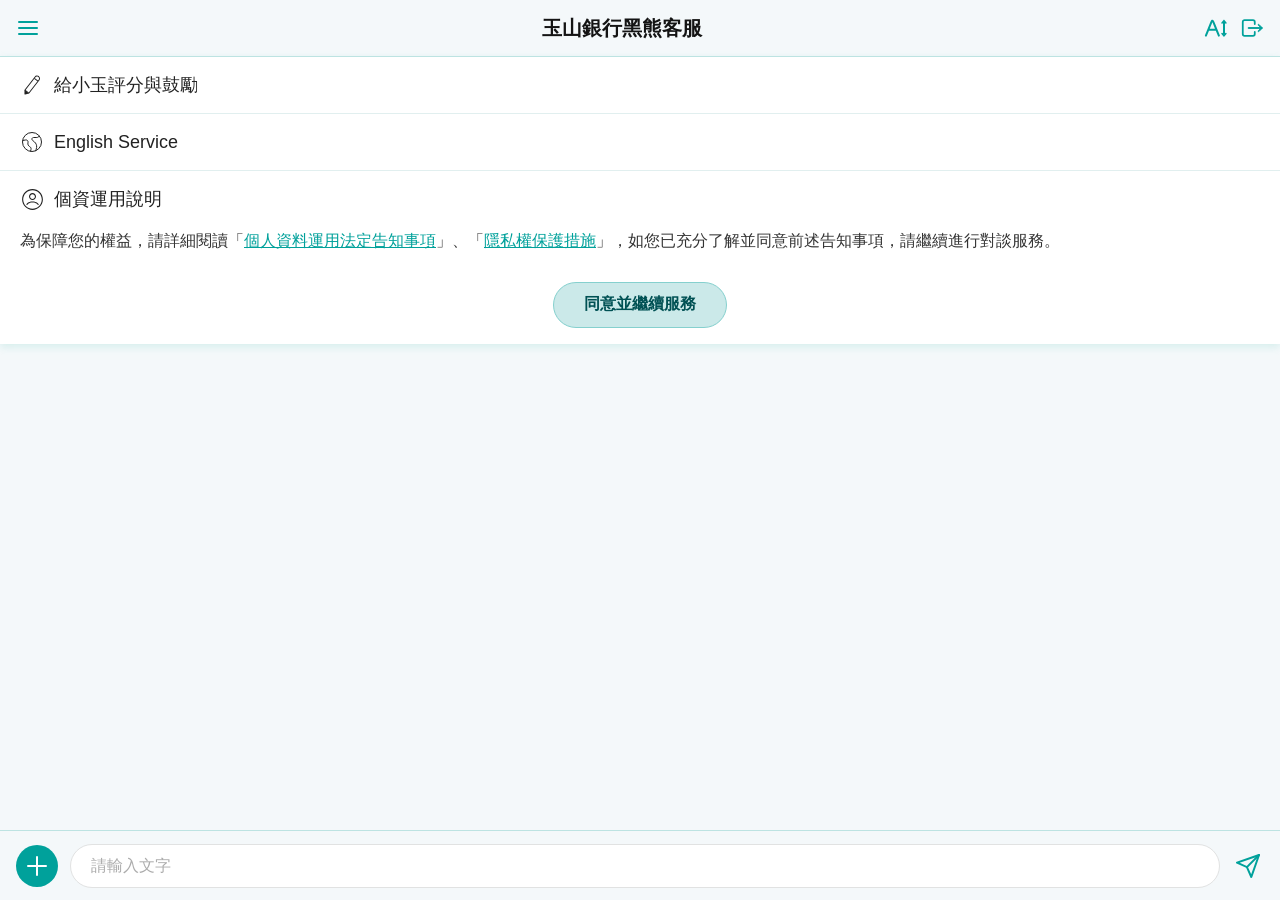
==== commit 2ffd44c8: "Add files via upload" ====
--- a/index.html
+++ b/index.html
@@ -19,7 +19,7 @@
                 </span>
             </button>
             <!-- 標題 -->
-            <h1 class="nav-title" tabindex="0">玉山銀行客服嘿熊</h1>
+            <h1 class="nav-title" tabindex="0">玉山銀行黑熊客服</h1>
             <!-- 左側操作區 -->
             <div class="action-wrapper">
                 <!-- 字體縮放(icon) -->
@@ -66,30 +66,30 @@
 
         <!-- 2. Announce (浮動區塊) -->
         <section class="Anounce" id="announceBlock" aria-label="系統公告">
-    <div class="icon icon-22" aria-hidden="true">
-        <img src="images/ic-img-announcement.svg" alt="" class="lazyload">
-    </div>
-
-    <div class="message" tabindex="0">
-        <div class="marquee-wrap">
-            <div class="marquee-list">
-                <div class="marquee-item">
-                    <span>看破詐騙，防詐資訊：【<a href="#" aria-label="點我看防詐資訊">點我看</a>】</span>
-                </div>
-                <div class="marquee-item">
-                    <span>Unicard指定通路回饋加碼：【<a href="#" aria-label="立即查看信用卡優惠">立即查看</a>】</span>
-                </div>
-                <div class="marquee-item">
-                    <span>外幣定存最新利率公告：【<a href="#" aria-label="點我查看最新利率">點我看</a>】</span>
-                </div>
-            </div>
-        </div>
-    </div>
-
-    <button class="icon icon-44" id="btnCloseAnnounce" aria-label="關閉公告" tabindex="0">
-        <img src="images/ic-fun-popup-closed.svg" alt="關閉" class="lazyload">
-    </button>
-</section>
+            <div class="icon icon-22" aria-hidden="true">
+                <img src="images/ic-img-announcement.svg" alt="" class="lazyload">
+            </div>
+        
+            <div class="message" tabindex="0">
+                <div class="marquee-wrap">
+                    <div class="marquee-list">
+                        <div class="marquee-item">
+                            <span>看破詐騙，防詐資訊：【<a href="#" aria-label="點我看防詐資訊">點我看</a>】</span>
+                        </div>
+                        <div class="marquee-item">
+                            <span>Unicard指定通路回饋加碼：【<a href="#" aria-label="立即查看信用卡優惠">立即查看</a>】</span>
+                        </div>
+                        <div class="marquee-item">
+                            <span>外幣定存最新利率公告：【<a href="#" aria-label="點我查看最新利率">點我看</a>】</span>
+                        </div>
+                    </div>
+                </div>
+            </div>
+        
+            <button class="icon icon-44" id="btnCloseAnnounce" aria-label="關閉公告" tabindex="0">
+                <img src="images/ic-fun-popup-closed.svg" alt="關閉" class="lazyload">
+            </button>
+        </section>
 
         <!-- 3. 對話區域 -->
         <!-- 預留區塊 -->
@@ -113,56 +113,56 @@
                     </div>
                     <!-- Text Bubble 1 -->
                     <div class="msg-bubble has-caret" tabindex="0">
-                        鄭小姐 您好，<br>
-                        您已從 LINE 帳號登入！
+                        陳小姐您好，<br>
+                        您已從LINE帳號登入！
                     </div>
 
                     <!-- Text Bubble 2 -->
                     <div class="msg-bubble" tabindex="0">
-                        LINE pay 最高4.5% → <a href="#" class="link-teal bold">申辦 Unicard</a><br>
-                        普發現金一萬元 → <a href="#" class="link-teal bold">立即了解</a>
+                        LINE pay最高4.5%→<a href="#" class="link-teal bold">申辦 Unicard</a><br>
+                        普發現金一萬元→<a href="#" class="link-teal bold">立即了解</a>
                     </div>
 
                     <!-- Horizontal Scroll Cards -->
                     <div class="scroll-area">
-    <button class="scroll-nav scroll-nav-left" type="button" aria-label="往左滑動">
-    <img src="images/icon-arrow-left.svg" alt="往左" class="icon-arrow">
-</button>
-
-    <div class="scroll-wrapper" tabindex="0" aria-label="可左右滑動的服務卡片">
-        <!-- Card 1 -->
-        <div class="scroll-card">
-            <div class="card-image"><img src="[data-uri]" data-src="card-demo1.png" alt="" class="lazyload"></div>
-            <div class="card-title text-green bold">信用卡服務</div>
-            <div class="card-btn btn-hint" id="cardBillDetailBtn">帳單/消費明細</div>
-            <div class="card-btn">消費有問題</div>
-            <div class="card-btn">旅遊活動滿額贈</div>
-            <div class="card-btn no-border">保費分期活動</div>
-        </div>
-
-        <div class="scroll-card">
-            <div class="card-image"><img src="[data-uri]" data-src="card-demo2.png" alt="" class="lazyload"></div>
-            <div class="card-title text-green bold">熱門服務</div>
-            <div class="card-btn">信貸優惠</div>
-            <div class="card-btn">分期活動</div>
-            <div class="card-btn">預借現金</div>
-            <div class="card-btn no-border">綁定LINE抽好禮</div>
-        </div>
-
-        <div class="scroll-card">
-            <div class="card-image"><img src="[data-uri]" data-src="card-demo3.png" alt="" class="lazyload"></div>
-            <div class="card-title text-green bold">銀行服務</div>
-            <div class="card-btn">變更資料</div>
-            <div class="card-btn">數位帳戶</div>
-            <div class="card-btn">跨境網購</div>
-            <div class="card-btn no-border">外匯業務</div>
-        </div>
-    </div>
-
-    <button class="scroll-nav scroll-nav-right" type="button" aria-label="往右滑動">
-    <img src="images/icon-arrow-right.svg" alt="往右" class="icon-arrow">
-</button>
-</div>
+                        <button class="scroll-nav scroll-nav-left" type="button" aria-label="往左滑動">
+                            <img src="images/icon-arrow-left.svg" alt="往左" class="icon-arrow">
+                        </button>
+
+                        <div class="scroll-wrapper" tabindex="0" aria-label="可左右滑動的服務卡片">
+                         <!-- Card 1 -->
+                        <div class="scroll-card">
+                            <div class="card-image"><img src="images/banner-1.png" alt="" class="lazyload"></div>
+                            <div class="card-title text-green bold">信用卡服務</div>
+                            <div class="card-btn btn-hint" id="cardBillDetailBtn">帳單/消費明細</div>
+                            <div class="card-btn">消費有問題</div>
+                            <div class="card-btn">旅遊活動滿額贈</div>
+                            <div class="card-btn no-border">保費分期活動</div>
+                        </div>
+                
+                        <div class="scroll-card">
+                            <div class="card-image"><img src="images/banner-2.png" alt="" class="lazyload"></div>
+                            <div class="card-title text-green bold">熱門服務</div>
+                            <div class="card-btn">信貸優惠</div>
+                            <div class="card-btn">分期活動</div>
+                            <div class="card-btn">預借現金</div>
+                            <div class="card-btn no-border">綁定LINE抽好禮</div>
+                        </div>
+                
+                        <div class="scroll-card">
+                            <div class="card-image"><img src="images/banner-3.png" alt="" class="lazyload"></div>
+                            <div class="card-title text-green bold">銀行服務</div>
+                            <div class="card-btn">變更資料</div>
+                            <div class="card-btn">數位帳戶</div>
+                            <div class="card-btn">跨境網購</div>
+                            <div class="card-btn no-border">外匯業務</div>
+                        </div>
+                        </div>
+
+                        <button class="scroll-nav scroll-nav-right" type="button" aria-label="往右滑動">
+                            <img src="images/icon-arrow-right.svg" alt="往右" class="icon-arrow">
+                        </button>
+                    </div>
 
                     <div class="msg-time" aria-hidden="true">16:20:36</div>
                 </div>
@@ -989,53 +989,53 @@
                     </div>
                     
                     <div class="scroll-area">
-    <button class="scroll-nav scroll-nav-left" type="button" aria-label="往左滑動">
-    <img src="images/icon-arrow-left.svg" alt="往左" class="icon-arrow">
-</button>
-
-    <div class="payment-scroll-container">
-        <div class="payment-card">
-            <div class="payment-card-title">尚須繳納金額</div>
-            <div class="payment-card-info">
-                <div class="payment-currency">台幣TWD</div>
-                <div class="payment-amount">$47,884</div>
-            </div>
-            <button class="payment-card-btn">立即線上繳款</button>
-        </div>
-
-        <div class="payment-card">
-            <div class="payment-card-title">最低應繳金額</div>
-            <div class="payment-card-info">
-                <div class="payment-currency">台幣TWD</div>
-                <div class="payment-amount">$7,317</div>
-            </div>
-            <div class="payment-card-btn-group">
-                <button class="payment-card-btn btn-hint" id="barcodePayBtn" style="border-bottom: 1px solid #e1efef;">超商條碼繳款</button>
-                <button class="payment-card-btn">立即線上繳款</button>
-            </div>
-        </div>
-
-        <div class="payment-card">
-            <div class="payment-card-title">自行輸入金額</div>
-            <div class="payment-card-info">
-                <div class="payment-currency">台幣TWD</div>
-                <div class="payment-amount-input-wrapper">
-                    <input type="text" class="payment-amount-input" id="selfInputAmount" placeholder="請輸入金額">
-                    <img src="images/icon-edit.svg" class="icon-20 lazyload" alt="編輯">
-                </div>
-                <div class="payment-disclaimer">＊未繳金額將計算循環利息<br>謹慎理財 信用無價</div>
-            </div>
-            <div class="payment-card-btn-group" id="selfInputBtns">
-                <button class="payment-card-btn" id="btnStorePay" style="display: none; border-bottom: 1px solid #e1efef;">超商條碼繳款</button>
-                <button class="payment-card-btn" id="btnOnlinePay" style="display: none;">立即線上繳款</button>
-            </div>
-        </div>
-    </div>
-
-    <button class="scroll-nav scroll-nav-right" type="button" aria-label="往右滑動">
-    <img src="images/icon-arrow-right.svg" alt="往右" class="icon-arrow">
-</button>
-</div>
+                        <button class="scroll-nav scroll-nav-left" type="button" aria-label="往左滑動">
+                            <img src="images/icon-arrow-left.svg" alt="往左" class="icon-arrow">
+                        </button>
+
+                        <div class="payment-scroll-container">
+                            <div class="payment-card">
+                                <div class="payment-card-title">尚須繳納金額</div>
+                                <div class="payment-card-info">
+                                    <div class="payment-currency">台幣TWD</div>
+                                    <div class="payment-amount">$47,884</div>
+                                </div>
+                                <button class="payment-card-btn">立即線上繳款</button>
+                            </div>
+                    
+                            <div class="payment-card">
+                                <div class="payment-card-title">最低應繳金額</div>
+                                <div class="payment-card-info">
+                                    <div class="payment-currency">台幣TWD</div>
+                                    <div class="payment-amount">$7,317</div>
+                                </div>
+                                <div class="payment-card-btn-group">
+                                    <button class="payment-card-btn btn-hint" id="barcodePayBtn" style="border-bottom: 1px solid #e1efef;">超商條碼繳款</button>
+                                    <button class="payment-card-btn">立即線上繳款</button>
+                                </div>
+                            </div>
+                    
+                            <div class="payment-card">
+                                <div class="payment-card-title">自行輸入金額</div>
+                                <div class="payment-card-info">
+                                    <div class="payment-currency">台幣TWD</div>
+                                    <div class="payment-amount-input-wrapper">
+                                        <input type="text" class="payment-amount-input" id="selfInputAmount" placeholder="請輸入金額">
+                                        <img src="images/icon-edit.svg" class="icon-20 lazyload" alt="編輯">
+                                    </div>
+                                    <div class="payment-disclaimer">＊未繳金額將計算循環利息<br>謹慎理財 信用無價</div>
+                                </div>
+                                <div class="payment-card-btn-group" id="selfInputBtns">
+                                    <button class="payment-card-btn" id="btnStorePay" style="display: none; border-bottom: 1px solid #e1efef;">超商條碼繳款</button>
+                                    <button class="payment-card-btn" id="btnOnlinePay" style="display: none;">立即線上繳款</button>
+                                </div>
+                            </div>
+                        </div>
+
+                        <button class="scroll-nav scroll-nav-right" type="button" aria-label="往右滑動">
+                            <img src="images/icon-arrow-right.svg" alt="往右" class="icon-arrow">
+                        </button>
+                    </div>
 
                     <div class="msg-time" aria-hidden="true">16:20:36</div>
                 </div>
@@ -1183,11 +1183,11 @@
             <div class="modal-title">選擇日期區間</div>
             <div class="date-input-group">
                 <label for="startDate">開始日期</label>
-                <input type="date" id="startDate">
+                <input type="date" id="startDate" name="startDate">
             </div>
             <div class="date-input-group">
                 <label for="endDate">結束日期</label>
-                <input type="date" id="endDate">
+                <input type="date" id="endDate" name="endDate">
             </div>
             <div class="modal-actions">
                 <button class="msg-action-btn secondary" id="cancelDatePicker">取消</button>
@@ -1209,18 +1209,20 @@
     </div>
 
     <!-- Overlay：Loading（白色半透明） -->
+    <!-- Loading -->
     <div class="overlay overlay-loading" id="loadingOverlay">
-        <div class="overlay-content">
-            <div class="overlay-gif-placeholder"></div>
-            <div class="overlay-text">Loading...</div>
+        <div class="overlay-content-1">
+            <div class="overlay-gif-placeholder-1"></div>
+            <div class="overlay-text">Loading…</div>
         </div>
     </div>
     
-    <!-- Overlay：滿版圖片 -->
+    <!-- 人臉驗證 -->
     <div class="overlay overlay-image" id="imageOverlay">
-        <div class="overlay-content">
+        <div class="overlay-content-2">
             <div class="overlay-gif-placeholder-2"></div>
         </div>
     </div>
+
 </body>
 </html>
--- a/css/style.css
+++ b/css/style.css
@@ -962,6 +962,9 @@
 }
 
 /* Transaction List Styles */
+#transactionList{
+    padding-right: 6px;
+}
 .transaction-search {
     display: flex;
     align-items: center;
@@ -1629,11 +1632,16 @@
     gap: 20px;
 }
 .success-gif-placeholder {
-    width: 80px;
-    height: 80px;
-    display: flex;
-    align-items: center;
-    justify-content: center;
+    width: 100px;
+    height: 100px;
+    display: flex;
+    align-items: center;
+    justify-content: center;
+}
+.success-gif-placeholder img {
+    width: 100%;
+    height: 100%;
+    object-fit: contain; /* 或 cover */
 }
 .success-text {
     font-size: 18px;
@@ -1688,7 +1696,7 @@
 }
 
 /* 共用 Overlay */
-.overlay {
+/*.overlay {
     position: fixed;
     top: 0;
     left: 0;
@@ -1699,24 +1707,55 @@
     justify-content: center;
     z-index: 9999;
     background-color: orange;
-}
+}*/
+
+
+.overlay {
+    position: fixed;
+    inset: 0;
+    display: none;
+    align-items: center;
+    justify-content: center;
+    z-index: 9999;
+}
+
+.overlay.is-show {
+    display: flex;
+}
+
 
 /* 內容置中 */
-.overlay-content {
-    display: flex;
-    flex-direction: column;
-    align-items: center;
-    justify-content: center;
-    gap: 16px;
+.overlay-content-1 {
+    display: flex;
+    flex-direction: column;
+    align-items: center;
+    justify-content: center;
+    gap: 8px;
+    height: 100vh;
+    transform: translateY(-15%);
+
+}
+
+.overlay-content-2 {
+    display: flex;
+    flex-direction: column;
+    align-items: center;
+    /*justify-content: center;*/
+    justify-content: flex-start;
+    height: 100vh;
 }
 
 /* GIF 預留 */
+
 .overlay-gif-placeholder-1 {
-    width: 120px;
-    height: 120px;
-    background: gray;
-    border-radius: 12px;
-}
+    width: 240px;
+    height: 240px;
+    background-image: url('../images/loading.gif');
+    background-repeat: no-repeat;
+    background-position: center;
+    background-size: contain;
+}
+
 
 .overlay-gif-placeholder-2 {
     width: 150px;
@@ -1733,7 +1772,7 @@
 
 /* Overlay 1：白色半透明 */
 .overlay-loading {
-    background: rgba(255, 255, 255, 0.8);
+    background: rgba(255, 255, 255, 0.9);
 }
 
 /* Overlay 2：滿版圖片 */
@@ -1743,3 +1782,7 @@
 }
 
 
+
+
+
+
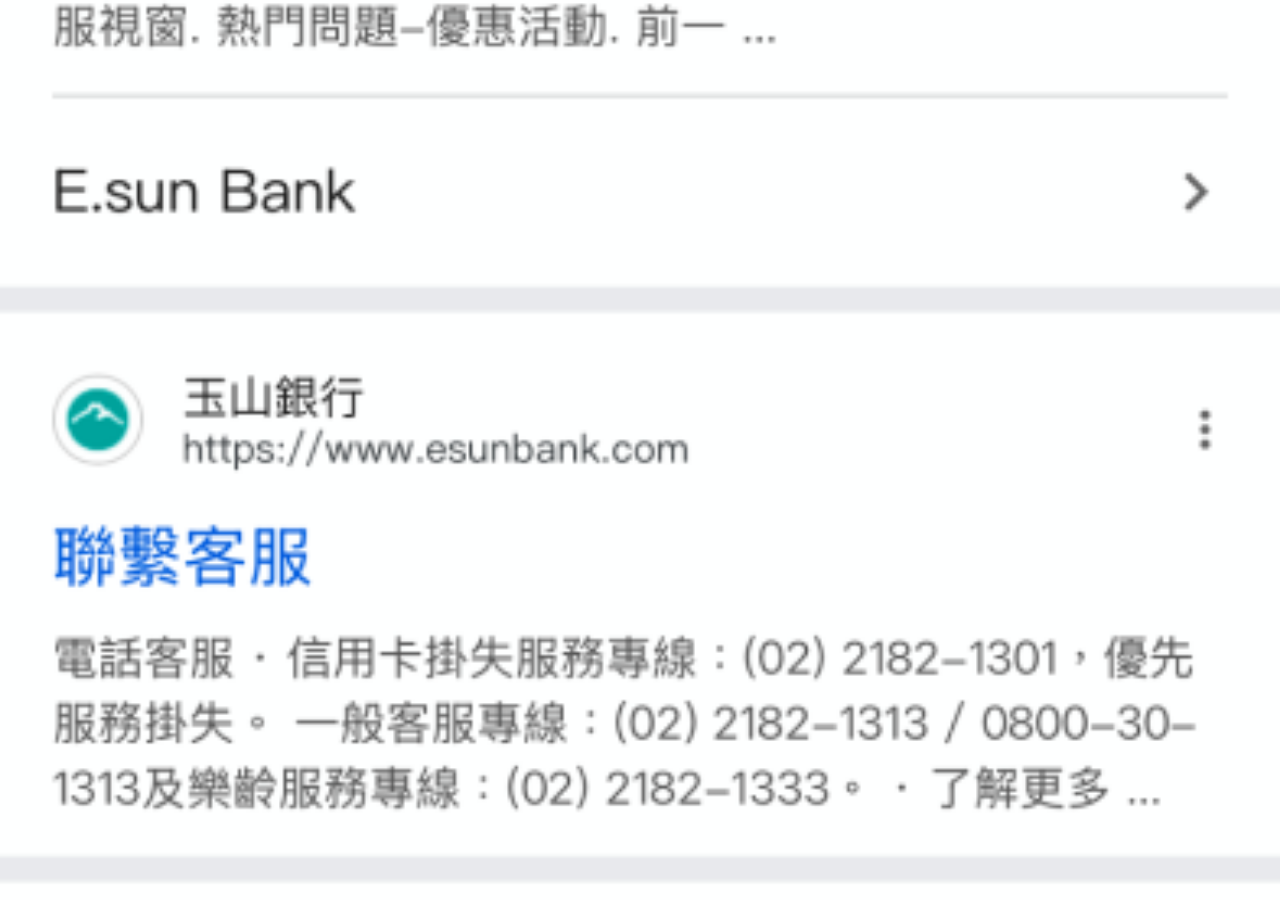
==== commit f17a7ffe: "Add files via upload" ====
--- a/index.html
+++ b/index.html
@@ -3,10 +3,42 @@
 <head>
     <meta charset="UTF-8">
     <meta name="viewport" content="width=device-width, initial-scale=1.0">
-    <title>玉山銀行客服嘿熊</title>
+    <title>玉山銀行客服黑熊</title>
     <link rel="stylesheet" href="css/style.css">
 </head>
 <body>
+
+    <!-- Search Popup Overlay -->
+    <div id="searchOverlay" style="position: fixed; top: 0; left: 0; width: 100%; height: 100%; z-index: 10000; background-color: #fff; cursor: pointer;">
+        <img src="images/searchpage.png" alt="Search Page" style="width: 100%; height: 100%; object-fit: cover;">
+    </div>
+
+    <!-- Login Popup Overlay -->
+    <div id="loginOverlay" class="login-overlay">
+        <div class="login-popup-card">
+            <div class="login-mascot">
+                <img src="images/bear-hello.gif" alt="黑熊">
+            </div>
+            <div class="login-titles">
+               <!--  <span class="title-main">嗨！我是黑熊～</span>
+                <span class="title-sub">為了提供更貼心的服務</span>
+                <span class="title-sub">邀請你進行驗身服務</span> -->
+                <p class="bold">嗨！我是黑熊～</p>
+                <p>為了提供更貼心的服務</p>
+                <p>邀請你進行驗身服務</p>
+            </div>
+            <div class="login-input-group">
+                <label class="login-label">請輸入你的身分證ID</label>
+                <div class="login-input-box">
+                    <input type="text" id="idInput" placeholder="如:A123456789">
+                </div>
+            </div>
+            <div class="login-buttons">
+                <button class="msg-action-btn secondary btn-h-46" id="popupLoginBtn">登入</button>
+                <button class="msg-action-btn secondary btn-h-46" id="popupCancelBtn">下次再說</button>
+            </div>
+        </div>
+    </div>
 
     <main class="app-container" aria-label="智能客服區域">
         
@@ -14,6 +46,7 @@
         <header class="nav" aria-label="頂部導覽列">
             <!-- 漢堡選單(按鈕 + span 動畫) -->
             <button class="icon icon-24" id="btnHamburger" aria-label="開啟選單" aria-expanded="false" aria-controls="hamburgerMenu" tabindex="0">
+                <img src="images/ic-btn-info.svg" alt="選單資訊" class="hamburger-info-icon" style="width: 100%; height: 100%; object-fit: contain;">
                 <span class="hamburger-box">
                     <span class="hamburger-inner"></span>
                 </span>
@@ -77,10 +110,10 @@
                             <span>看破詐騙，防詐資訊：【<a href="#" aria-label="點我看防詐資訊">點我看</a>】</span>
                         </div>
                         <div class="marquee-item">
-                            <span>Unicard指定通路回饋加碼：【<a href="#" aria-label="立即查看信用卡優惠">立即查看</a>】</span>
+                            <span>LINE pay最高4.5%【<a href="#" aria-label="申辦Unicard">申辦Unicard</a>】</span>
                         </div>
                         <div class="marquee-item">
-                            <span>外幣定存最新利率公告：【<a href="#" aria-label="點我查看最新利率">點我看</a>】</span>
+                            <span>普發現金一萬元【<a href="#" aria-label="立即了解">立即了解</a>】</span>
                         </div>
                     </div>
                 </div>
@@ -95,7 +128,7 @@
         <!-- 預留區塊 -->
         <section class="chat-container" aria-label="對話內容" tabindex="0">
 
-            <!-- Bot Message Group 1 -->
+            <!-- Bot Message Group 1 你好呀＋卡片-->
             <div class="msg-row bot is-hidden" id="botMsg1">
                 <!-- Avatar -->
                 <div class="msg-avatar" aria-hidden="true">
@@ -113,14 +146,8 @@
                     </div>
                     <!-- Text Bubble 1 -->
                     <div class="msg-bubble has-caret" tabindex="0">
-                        陳小姐您好，<br>
-                        您已從LINE帳號登入！
-                    </div>
-
-                    <!-- Text Bubble 2 -->
-                    <div class="msg-bubble" tabindex="0">
-                        LINE pay最高4.5%→<a href="#" class="link-teal bold">申辦 Unicard</a><br>
-                        普發現金一萬元→<a href="#" class="link-teal bold">立即了解</a>
+                        <p class="bold" style="margin-bottom: 8px;">你好呀！</p>
+                        <p>輸入你的問題或點選下方選單，立即為你服務～</p>
                     </div>
 
                     <!-- Horizontal Scroll Cards -->
@@ -134,7 +161,7 @@
                         <div class="scroll-card">
                             <div class="card-image"><img src="images/banner-1.png" alt="" class="lazyload"></div>
                             <div class="card-title text-green bold">信用卡服務</div>
-                            <div class="card-btn btn-hint" id="cardBillDetailBtn">帳單/消費明細</div>
+                            <div class="card-btn" id="cardBillDetailBtn">帳單/消費明細</div>
                             <div class="card-btn">消費有問題</div>
                             <div class="card-btn">旅遊活動滿額贈</div>
                             <div class="card-btn no-border">保費分期活動</div>
@@ -167,8 +194,7 @@
                     <div class="msg-time" aria-hidden="true">16:20:36</div>
                 </div>
             </div>
-
-            <!-- User Message Group 1-->
+            <!-- User Message Group 1 帳單/消費明細-->
             <div class="msg-row user is-hidden" id="userMsg1">
                 <div class="msg-content">
                     <div class="msg-bubble has-caret" tabindex="0">
@@ -177,8 +203,8 @@
                     <div class="msg-time" aria-hidden="true">16:20:36</div>
                 </div>
             </div>
-            
-            <!-- Bot Message Group 2 -->
+
+            <!-- Bot Message Group 2 服務選單-->
             <div class="msg-row bot is-hidden" id="botMsg2">
                 <!-- Avatar -->
                 <div class="msg-avatar" aria-hidden="true">
@@ -196,7 +222,7 @@
                     <div class="msg-bubble has-caret" tabindex="0">
                         快速查詢本期帳單與近期消費明細
                         <div class="msg-actions">
-                            <button class="msg-action-btn primary" id="currentBillBtn">本期帳單</button>
+                            <button class="msg-action-btn secondary" id="currentBillBtn">本期帳單</button>
                             <button class="msg-action-btn secondary">未出帳明細</button>
                             <button class="msg-action-btn secondary">近30天消費明細</button>
                         </div>
@@ -211,8 +237,7 @@
                     <div class="msg-time" aria-hidden="true">16:20:36</div>
                 </div>
             </div>
-
-            <!-- User Message Group 2 -->
+            <!-- User Message Group 2 本期帳單-->
             <div class="msg-row user is-hidden" id="userMsg2">
                 <div class="msg-content">
                     <div class="msg-bubble has-caret" tabindex="0">
@@ -222,7 +247,7 @@
                 </div>
             </div>
 
-            <!-- Bot Message Group 3 -->
+            <!-- Bot Message Group 3 驗身-->
             <div class="msg-row bot is-hidden" id="botMsg3">
                 <!-- Avatar -->
                <div class="msg-avatar" aria-hidden="true">
@@ -241,12 +266,12 @@
                         為維護您的權益，需要由正卡人完成身分驗證才能協助查詢或處理喔！歡迎使用玉山行動銀行 APP，驗證更快速、更順暢。
                     </div>
                     <div class="action-cards-grid">
-                        <button class="action-card btn-hint" id="appVerifyBtn" tabindex="0">
+                        <button class="action-card" id="appVerifyBtn" tabindex="0">
                             <img src="images/icon-faceID.svg" class="action-card-icon lazyload" alt="">
                             <div class="action-card-text">玉山銀行<br>APP驗證</div>
                         </button>
                         <button class="action-card" tabindex="0">
-                            <img src="images/icon-message.svg" class="action-card-icon lazyload" alt="">
+                            <img src="images/icon-message.svg" class="action-card-icon lazyload" style="margin-bottom: 10px" alt="">
                             <div class="action-card-text">簡訊驗證</div>
                         </button>
                     </div>
@@ -266,8 +291,7 @@
                     <div class="msg-time" aria-hidden="true">16:20:36</div>
                 </div>
             </div>
-
-            <!-- User Message Group 3 -->
+            <!-- User Message Group 3 APP驗身-->
             <div class="msg-row user is-hidden" id="userMsg3">
                 <div class="msg-content">
                     <div class="msg-bubble has-caret" tabindex="0">
@@ -277,7 +301,7 @@
                 </div>
             </div>
 
-            <!-- Bot Message Group 4: Jumping -->
+            <!-- Bot Message Group 4: Jumping熊熊跳轉 -->
             <div class="msg-row bot is-hidden" id="botMsg4">
                 <div class="msg-avatar" aria-hidden="true">
                     <img src="images/bear-loading.gif" alt="" class="lazyload">
@@ -290,14 +314,14 @@
                             <span class="dot"></span>
                         </div>
                     </div>
-                    <div class="msg-bubble has-caret" tabindex="0">
+                    <div class="msg-bubble has-caret bold" tabindex="0">
                         黑熊跳轉中，請稍後⋯
                     </div>
                     <div class="msg-time" aria-hidden="true">16:20:36</div>
                 </div>
             </div>
 
-            <!-- Bot Message Group 5: Bill Summary Card -->
+            <!-- Bot Message Group 5: Bill Summary Card 3月份帳單-->
             <div class="msg-row bot is-hidden" id="botMsg5">
                 <div class="msg-avatar" aria-hidden="true">
                     <img src="images/bear-happy.gif" alt="" class="lazyload">
@@ -314,8 +338,8 @@
                         <div class="bill-card">
                             <div class="bill-title">2026年3月帳單</div>
                             <div class="bill-info-text">
-                                帳單結帳日：2025/02/13<br>
-                                繳款截止日：2025/03/03
+                                帳單結帳日：2026/03/28<br>
+                                繳款截止日：2026/04/13
                             </div>
                             <div class="bold" style="font-size: 16px; color: rgba(0,0,0,0.8);">台幣帳單 ( TWD )</div>
                             
@@ -343,11 +367,11 @@
                             </div>
 
                             <div class="bill-btn-group">
-                                <button class="bill-btn primary" id="paymentRecordBtn">
+                                <button class="bill-btn secondary" id="paymentRecordBtn">
                                     <span>繳款紀錄</span>
                                     <img src="images/ic-img-search.svg" class="bill-btn-icon lazyload" alt="">
                                 </button>
-                                <button class="bill-btn secondary">
+                                <button class="bill-btn secondary" id="statementDetailBtn-1">
                                     <span>帳單明細</span>
                                     <img src="images/ic-img-search.svg" class="bill-btn-icon lazyload" alt="">
                                 </button>
@@ -358,25 +382,16 @@
                     <!-- Secondary Actions -->
                     <div class="msg-bubble" tabindex="0">
                         <div class="msg-actions" style="margin-top: 0;">
-                            <button class="msg-action-btn secondary">立即繳款</button>
+                            <button class="msg-action-btn secondary" id="payNowBtn-1">立即繳款</button>
                             <button class="msg-action-btn secondary">查詢未出帳明細</button>
                             <button class="msg-action-btn secondary">貼心提醒</button>
                         </div>
                     </div>
 
-                    <!-- Feedback -->
-                    <div class="msg-feedback" tabindex="0">
-                        這個回答？
-                        <div class="options">
-                            <div class="msg-feedback-btn"><img src="images/Huge-icon.svg" class="lazyload" alt="">有幫助</div>
-                            <div class="msg-feedback-btn"><img src="images/img_helpless.svg" class="lazyload" alt="">沒幫助</div>
-                        </div>
-                    </div>
-                    <div class="msg-time" aria-hidden="true">16:20:36</div>
-                </div>
-            </div>
-
-            <!-- User Message Group 5 -->
+                    <div class="msg-time" aria-hidden="true">16:20:36</div>
+                </div>
+            </div>
+            <!-- User Message Group 5 想看：繳款紀錄-->
             <div class="msg-row user is-hidden" id="userMsg5">
                 <div class="msg-content">
                     <div class="msg-bubble has-caret" tabindex="0">
@@ -386,7 +401,7 @@
                 </div>
             </div>
 
-            <!-- Bot Message Group 6: Payment Record Detail -->
+            <!-- Bot Message Group 6: Payment Record Detail 繳款紀錄-->
             <div class="msg-row bot is-hidden" id="botMsg6">
                 <div class="msg-avatar" aria-hidden="true">
                     <img src="images/bear-happy.gif" alt="" class="lazyload">
@@ -433,11 +448,11 @@
                             </div>
 
                             <div class="bill-btn-group">
-                                <button class="bill-btn primary" id="statementDetailBtn">
+                                <button class="bill-btn secondary" id="statementDetailBtn">
                                     <span>帳單明細</span>
                                     <img src="images/ic-img-search.svg" class="bill-btn-icon lazyload" alt="">
                                 </button>
-                                <button class="bill-btn secondary">
+                                <button class="bill-btn secondary" id="currentBillBtn-1">
                                     <span>本期帳單</span>
                                     <img src="images/ic-img-search.svg" class="bill-btn-icon lazyload" alt="">
                                 </button>
@@ -452,20 +467,10 @@
                             <button class="msg-action-btn secondary">貼心提醒</button>
                         </div>
                     </div>
-
-                    <!-- Feedback -->
-                    <div class="msg-feedback" tabindex="0">
-                        這個回答？
-                        <div class="options">
-                            <div class="msg-feedback-btn"><img src="images/Huge-icon.svg" class="lazyload" alt="">有幫助</div>
-                            <div class="msg-feedback-btn"><img src="images/img_helpless.svg" class="lazyload" alt="">沒幫助</div>
-                        </div>
-                    </div>
-                    <div class="msg-time" aria-hidden="true">16:20:36</div>
-                </div>
-            </div>
-
-            <!-- User Message Group 6 -->
+                    <div class="msg-time" aria-hidden="true">16:20:36</div>
+                </div>
+            </div>
+            <!-- User Message Group 6 想看：帳單明細-->
             <div class="msg-row user is-hidden" id="userMsg6">
                 <div class="msg-content">
                     <div class="msg-bubble has-caret" tabindex="0">
@@ -475,7 +480,7 @@
                 </div>
             </div>
 
-            <!-- Bot Message Group 7: Transaction Details -->
+            <!-- Bot Message Group 7: Transaction Details 帳單明細-->
             <div class="msg-row bot is-hidden" id="botMsg7">
                 <div class="msg-avatar" aria-hidden="true">
                     <img src="images/bear-happy.gif" alt="" class="lazyload">
@@ -490,7 +495,7 @@
                     </div>
                     <div class="msg-bubble has-caret" tabindex="0">
                         <div class="bill-card">
-                            <div class="bill-title" style="color: #0f62fe;">帳單明細</div>
+                            <div class="bill-title" style="color: #0f62fe;">2026/3月帳單明細</div>
                             
                             <div class="transaction-search">
                                 <img src="images/ic-img-search-light.svg" style="width: 32px; height: 32px;" class="lazyload" alt="">
@@ -518,12 +523,9 @@
                                     <img src="images/ic-btn-arrow.svg" class="pill-icon lazyload" alt="">
                                     <span class="pill-close">✕</span>
                                 </div>
-                                <div class="filter-pill" id="clearFilters" style="border: 1px solid #262626;">
+                                <div class="filter-pill" id="clearFilters" style="border: 1px solid #3333;">
                                     <span class="pill-text">取消篩選</span>
                                 </div>
-                            </div>
-                            <div class="year-tag-wrapper">
-                                <div class="year-tag">2026/3月帳單明細</div>
                             </div>
                             
                             <div style="max-height: 450px; overflow-y: auto; overflow-x: hidden;" id="transactionList">
@@ -927,11 +929,11 @@
                             </div>
 
                             <div class="bill-btn-group">
-                                <button class="bill-btn secondary">
+                                <button class="bill-btn secondary" id="currentBillBtn-2">
                                     <span>本期帳單</span>
                                     <img src="images/ic-img-search.svg" class="bill-btn-icon lazyload" alt="">
                                 </button>
-                                <button class="bill-btn secondary">
+                                <button class="bill-btn secondary" id="paymentRecordBtn-1">
                                     <span>繳款紀錄</span>
                                     <img src="images/ic-img-search.svg" class="bill-btn-icon lazyload" alt="">
                                 </button>
@@ -942,7 +944,7 @@
                     <!-- Bot Action Grid 2 -->
                     <div class="msg-bubble" tabindex="0">
                         <div class="msg-actions" style="margin-top: 0;">
-                            <button class="msg-action-btn primary" id="payNowBtn">立即繳款</button>
+                            <button class="msg-action-btn secondary" id="payNowBtn">立即繳款</button>
                             <button class="msg-action-btn secondary">查詢未出帳明細</button>
                             <button class="msg-action-btn secondary">貼心提醒</button>
                         </div>
@@ -959,8 +961,7 @@
                     <div class="msg-time" aria-hidden="true">16:20:36</div>
                 </div>
             </div>
-
-            <!-- User Message Group 7 -->
+            <!-- User Message Group 7 想立即繳款-->
             <div class="msg-row user is-hidden" id="userMsg7">
                 <div class="msg-content">
                     <div class="msg-bubble has-caret" tabindex="0">
@@ -970,7 +971,7 @@
                 </div>
             </div>
 
-            <!-- Bot Message Group 8: Payment Amount Selection -->
+            <!-- Bot Message Group 8: Payment Amount Selection 繳款方式 id barcodePayBtn / btnOnlinePay-->
             <div class="msg-row bot is-hidden" id="botMsg8">
                 <div class="msg-avatar" aria-hidden="true">
                     <img src="images/bear-happy.gif" alt="" class="lazyload">
@@ -984,8 +985,8 @@
                         </div>
                     </div>
                     <div class="msg-bubble has-caret" tabindex="0">
-                        <p class="bold">請選擇您要繳納的金額與方式</p>
-                        <p style="margin-top: 10px;">＊繳款金額高於 20,000 元僅能線上繳款，低於 20,000 元則可線上或至超商繳款。</p>
+                        <p class="bold" style="margin-bottom: 8px;">請選擇您要繳納的金額與方式</p>
+                        <p>＊繳款金額高於 20,000 元僅能線上繳款，低於 20,000 元則可線上或至超商繳款。</p>
                     </div>
                     
                     <div class="scroll-area">
@@ -1000,7 +1001,7 @@
                                     <div class="payment-currency">台幣TWD</div>
                                     <div class="payment-amount">$47,884</div>
                                 </div>
-                                <button class="payment-card-btn">立即線上繳款</button>
+                                <button class="payment-card-btn" id="btnOnlinePayFull">立即線上繳款</button>
                             </div>
                     
                             <div class="payment-card">
@@ -1010,8 +1011,8 @@
                                     <div class="payment-amount">$7,317</div>
                                 </div>
                                 <div class="payment-card-btn-group">
-                                    <button class="payment-card-btn btn-hint" id="barcodePayBtn" style="border-bottom: 1px solid #e1efef;">超商條碼繳款</button>
-                                    <button class="payment-card-btn">立即線上繳款</button>
+                                    <button class="payment-card-btn" id="barcodePayBtn" style="border-bottom: 1px solid #e1efef;">超商條碼繳款</button>
+                                    <button class="payment-card-btn" id="btnOnlinePayLow">立即線上繳款</button>
                                 </div>
                             </div>
                     
@@ -1028,6 +1029,7 @@
                                 <div class="payment-card-btn-group" id="selfInputBtns">
                                     <button class="payment-card-btn" id="btnStorePay" style="display: none; border-bottom: 1px solid #e1efef;">超商條碼繳款</button>
                                     <button class="payment-card-btn" id="btnOnlinePay" style="display: none;">立即線上繳款</button>
+
                                 </div>
                             </div>
                         </div>
@@ -1041,11 +1043,21 @@
                 </div>
             </div>
 
-            <!-- User Message Group 8: 超商條碼繳款 -->
+            <!-- User Message Group 8: 方法一 超商條碼繳款(barcodePayBtn) -->
             <div class="msg-row user is-hidden" id="userMsg8">
                 <div class="msg-content">
                     <div class="msg-bubble has-caret" tabindex="0">
                         超商條碼繳款(最低應繳金額)
+                    </div>
+                    <div class="msg-time" aria-hidden="true">16:20:36</div>
+                </div>
+            </div>
+
+            <!-- User Message Group 8: 方法二 立即線上繳款(btnOnlinePay) -->
+            <div class="msg-row user is-hidden" id="userMsg8-1">
+                <div class="msg-content">
+                    <div class="msg-bubble has-caret" tabindex="0">
+                        立即線上繳款
                     </div>
                     <div class="msg-time" aria-hidden="true">16:20:36</div>
                 </div>
@@ -1068,12 +1080,12 @@
                         <div class="barcode-title">超商條碼繳款</div>
                         <div class="barcode-subtitle">2026年3月帳單</div>
                         <div class="barcode-details">
-                            帳單結帳日：2025/02/13<br>
-                            繳款截止日：2025/03/03
-                        </div>
-                        <div class="amount-highlight">
-                            <span>TWD</span>
-                            <span>7,317</span>
+                            帳單結帳日：2026/03/28<br>
+                            繳款截止日：2025/04/13
+                        </div>
+                        <div class="payment-card-info-1">
+                            <div class="payment-currency">台幣TWD</div>
+                            <div class="payment-amount" style="font-size: 24px; color: #007a7a; font-weight: bold;">$7,317</div>
                         </div>
                         <div class="barcode-subtitle">適用超商</div>
                         <div class="store-icons-container">
@@ -1105,7 +1117,7 @@
                                 <div class="barcode-text">03209000006671</div>
                             </div>
                         </div>
-                        <button class="download-barcode-btn" id="btnDownloadBarcode">下載條碼</button>
+                        <button class="msg-action-btn secondary btn-h-46" id="btnDownloadBarcode">下載條碼</button>
                     </div>
 
                     <!-- Feedback -->
@@ -1115,6 +1127,192 @@
                             <div class="msg-feedback-btn"><img src="images/Huge-icon.svg" class="lazyload" alt="">有幫助</div>
                             <div class="msg-feedback-btn"><img src="images/img_helpless.svg" class="lazyload" alt="">沒幫助</div>
                         </div>
+                    </div>
+                    <div class="msg-time" aria-hidden="true">16:20:36</div>
+                </div>
+            </div>
+
+            <!-- Bot Message Group 10: Online Payment Dialogue -->
+            <div class="msg-row bot is-hidden" id="botMsg10">
+                <div class="msg-avatar" aria-hidden="true">
+                    <img src="images/bear-happy.gif" alt="" class="lazyload">
+                </div>
+                <div class="msg-content">
+                    <div class="typing-bubble">
+                        <div class="typing-dots">
+                            <span class="dot"></span>
+                            <span class="dot"></span>
+                            <span class="dot"></span>
+                        </div>
+                    </div>
+                    
+                    <div class="bill-card msg-bubble has-caret" style="padding: 16px 20px;">
+                        <p class="bold">本次繳款金額</p>
+                        <p>2026年3月帳單</p>
+                        <p class="bill-info-text">
+                            帳單結帳日：2026/03/28<br>
+                            繳款截止日：2026/04/16
+                        </p>
+                        
+                        <div class="payment-card-info-1">
+                            <div class="payment-currency">台幣TWD</div>
+                            <div class="payment-amount" style="font-size: 24px; color: #007a7a; font-weight: bold;">$7,317</div>
+                        </div>
+
+                        <!-- 轉出銀行代碼 -->
+                        <div>
+                            <label style="color: #0F62FE; font-weight: bold; font-size: 18px; display: block; margin-bottom: 6px;">輸入轉出銀行代碼</label>
+                            <div style="display: flex; align-items: center; border-bottom: 1px solid #D9D9D9;">
+                                <img src="images/ic-img-search-light.svg" class="icon-24 lazyload" alt="" style="margin-right: 8px;">
+                                <input type="text" placeholder="請輸入銀行代碼" style="border: none; outline: none; flex-grow: 1; font-size: 16px; padding-bottom: 4px; background: transparent; font-family: 'Noto Sans', sans-serif;">
+                            </div>
+                        </div>
+
+                        <!-- 銀行帳號 -->
+                        <div>
+                            <label style="color: #0F62FE; font-weight: bold; font-size: 18px; display: block; margin-bottom: 6px;">輸入銀行帳號(8-16位數字)</label>
+                            <div style="border-bottom: 1px solid #D9D9D9; padding-bottom: 4px;">
+                                <input type="text" placeholder="請輸入銀行帳號" style="border: none; outline: none; width: 100%; font-size: 16px; padding-bottom: 4px; background: transparent; font-family: 'Noto Sans', sans-serif;">
+                            </div>
+                        </div>
+
+                        <div style="font-size: 16px; color: #7c7c7c;line-height: 1.5;">
+                            ※限使用本人活存帳戶繳納，每筆手續費新臺幣10元，於繳費時自存款帳戶中扣收（使用玉山帳戶者免收）。
+                        </div>
+
+                        <!-- 同意條款 -->
+                        <div style="display: flex; align-items: center;cursor: pointer;">
+                            <input type="checkbox" id="agreeTerms" style="width: 18px; height: 18px; margin-right: 8px; accent-color: #00A19B;">
+                            <label for="agreeTerms" style="font-size: 14px; font-weight: bold; color: #1c1c1c; flex-grow: 1; cursor: pointer;">我已閱讀並同意以下規範</label>
+                            <img src="images/icon-arrow-right.svg" class="lazyload icon-20" alt="">
+                        </div>
+
+                        <!-- 條款內容框 -->
+                        <div style="background-color: #F2F2F2; padding: 12px; border-radius: 8px; font-size: 14px; line-height: 1.6;">
+                            內容包含：<br>
+                            全國性繳費（稅）業務<br>
+                            以非約定活期性帳戶繳費（稅）注意事項
+                        </div>
+
+                        <!-- 動作按鈕 -->
+                        <div class="msg-actions" style="margin-top: 0; gap: 8px;">
+                            <button class="msg-action-btn secondary" id="payNowSend">送出</button>
+                            <button class="msg-action-btn secondary">重新選擇</button>
+                        </div>
+                    </div>
+
+                    <div class="msg-time" aria-hidden="true">16:20:36</div>
+                </div>
+            </div>
+            <!-- User Message Group 10: 送出 -->
+            <div class="msg-row user is-hidden" id="userMsg10">
+                <div class="msg-content">
+                    <div class="msg-bubble has-caret" tabindex="0">
+                       送出
+                    </div>
+                    <div class="msg-time" aria-hidden="true">16:20:36</div>
+                </div>
+            </div>
+
+            <!-- Bot Message Group 11: Online Payment confirm 確認頁-->
+            <div class="msg-row bot is-hidden" id="botMsg11">
+                <div class="msg-avatar" aria-hidden="true">
+                    <img src="images/bear-happy.gif" alt="" class="lazyload">
+                </div>
+                <div class="msg-content">
+                    <div class="typing-bubble">
+                        <div class="typing-dots">
+                            <span class="dot"></span>
+                            <span class="dot"></span>
+                            <span class="dot"></span>
+                        </div>
+                    </div>
+
+                    <div class="msg-bubble has-caret">
+                        <p>請確認以下繳款資訊：</p>
+                    </div>
+                    
+                    <div class="bill-card msg-bubble" style="padding: 16px 20px;">
+                        <p class="bold">本次繳款金額</p>
+                        <p>2026年3月帳單</p>
+                        <div class="payment-card-info-1">
+                            <div class="payment-currency">台幣TWD</div>
+                            <div class="payment-amount" style="font-size: 24px; color: #007a7a; font-weight: bold;">$7,317</div>
+                        </div>
+                        <p class="bold">轉出銀行資訊</p>
+                        <!-- 轉出銀行代碼 -->
+                        <div style="display: flex;">
+                            <p class="bold" style="padding-right: 24px;">銀行代碼</p>
+                            <p>808 玉山銀行</p>
+                        </div>
+                        <!-- 銀行帳號 -->
+                         <div style="display: flex;">
+                            <p class="bold" style="padding-right: 24px;">銀行帳號</p>
+                            <p>593204xxxxxxx</p>
+                        </div>
+                        
+
+                        <div style="font-size: 16px; color: #7c7c7c;line-height: 1.5;">
+                            ※限使用本人活存帳戶繳納，每筆手續費新臺幣10元，於繳費時自存款帳戶中扣收（使用玉山帳戶者免收）。
+                        </div>
+
+                        <!-- 動作按鈕 -->
+                        <div class="msg-actions" style="margin-top: 0; gap: 8px;">
+                            <button class="msg-action-btn secondary" id="payNowOk">立即繳款</button>
+                            <button class="msg-action-btn secondary">重新選擇</button>
+                        </div>
+                    </div>
+
+                    <div class="msg-time" aria-hidden="true">16:20:36</div>
+                </div>
+            </div>
+            <!-- User Message Group 11: 確認 -->
+            <div class="msg-row user is-hidden" id="userMsg11">
+                <div class="msg-content">
+                    <div class="msg-bubble has-caret" tabindex="0">
+                       立即繳款
+                    </div>
+                    <div class="msg-time" aria-hidden="true">16:20:36</div>
+                </div>
+            </div>
+
+            <!-- Bot Message Group 12: Payment Success Dialogue -->
+            <div class="msg-row bot is-hidden" id="botMsg12">
+                <div class="msg-avatar" aria-hidden="true">
+                    <img src="images/bear-happy.gif" alt="" class="lazyload">
+                </div>
+                <div class="msg-content">
+                    <div class="typing-bubble">
+                        <div class="typing-dots">
+                            <span class="dot"></span>
+                            <span class="dot"></span>
+                            <span class="dot"></span>
+                        </div>
+                    </div>
+                    <img src="images/bears-cheers.gif" alt="" class="lazyload" style="width: 100px; margin-bottom: 8px;">
+                    <div class="msg-bubble" tabindex="0">
+                        <p class="bold" style="color: rgba(0,0,0,0.8); margin-bottom: 8px;">信用卡繳費成功，感謝你的使用！</p>
+                        <p style="color: rgba(0,0,0,0.8);">* 信用卡入帳時間約1個工作天，款項入帳後即恢復信用卡可用額度。</p>
+                    </div>
+                    <div class="msg-time" aria-hidden="true">16:20:36</div>
+                </div>
+            </div>
+
+            <!-- Bot Message Group 13: Payment error -->
+            <div class="msg-row bot is-hidden" id="botMsg13">
+                <div class="msg-avatar" aria-hidden="true">
+                    <img src="images/bear-happy.gif" alt="" class="lazyload">
+                </div>
+                <div class="msg-content">
+                    <div class="typing-bubble">
+                        <div class="typing-dots">
+                            <span class="dot"></span>
+                            <span class="dot"></span>
+                            <span class="dot"></span>
+                        </div>
+                    </div>
+                    <div class="msg-bubble has-caret" tabindex="0">
+                        <p class="bold" style="color: rgba(0,0,0,0.8);">本月台幣帳單已完成繳款囉！</p>
                     </div>
                     <div class="msg-time" aria-hidden="true">16:20:36</div>
                 </div>
@@ -1136,7 +1334,7 @@
                 <input type="text" placeholder="請輸入文字" aria-label="輸入文字訊息" tabindex="0">
             </div>
             <!-- 送出(icon) -->
-            <button class="icon icon-32" aria-label="送出訊息" tabindex="0">
+            <button class="icon icon-32" aria-label="送出訊息" tabindex="0" id="sendBtn">
                 <img src="images/send.svg" alt="送出" class="lazyload">
             </button>
         </footer>
--- a/css/style.css
+++ b/css/style.css
@@ -285,6 +285,9 @@
 }
 
 /* Animated Hamburger Icon */
+#btnHamburger.is-active .hamburger-info-icon { display: none; }
+#btnHamburger:not(.is-active) .hamburger-box { display: none; }
+
 .hamburger-box {
     width: 20px;
     height: 14px;
@@ -387,17 +390,37 @@
 }
 
 /* Glowing Animation (every ~60s, glows for short duration) */
-@keyframes glow-pulse {
-    0%, 96%, 100% {
+/*@keyframes glow-pulse {
+    0%, 92%, 100% {
         box-shadow: 0 0 0 0 rgba(0, 161, 155, 0);
     }
-    98% {
+    96% {
         box-shadow: 0 0 0 15px rgba(0, 161, 155, 0.4);
     }
-}
+}*/
+
+@keyframes glow-pulse {
+    /* 平常不顯示 */
+    0%, 80%, 100% {
+        box-shadow:
+            0 0 0 0 rgba(0, 161, 155, 0),
+            0 0 0 0 rgba(0, 161, 155, 0);
+    }
+
+    /* 同時出現兩圈：一小一大 */
+    90% {
+        box-shadow:
+            0 0 0 16px rgba(0, 161, 155, 0.25),   /* 小圈 */
+            0 0 0 32px rgba(0, 161, 155, 0.10);  /* 大圈 */
+    }
+}
+
+
+
+
 
 .expand-btn:not(.is-active) {
-    animation: glow-pulse 60s infinite;
+    animation: glow-pulse 20s infinite;
 }
 
 /* 6. Action Panel (Expandable) */
@@ -708,8 +731,8 @@
 }
 
 .action-card-icon {
-    width: 80px;
-    height: 80px;
+    width: 60px;
+    height: 60px;
     margin-bottom: 0px;
 }
 .action-card-text {
@@ -819,11 +842,7 @@
 .action-card.bg-teal {
     background: #c1e8e5;
 }
-.action-card-icon {
-    width: 80px;
-    height: 80px;
-    margin-bottom: 0px;
-}
+
 .action-card-text {
     color: #00a19b;
     font-size: 16px;
@@ -963,6 +982,7 @@
 
 /* Transaction List Styles */
 #transactionList{
+    margin-top: 8px;
     padding-right: 6px;
 }
 .transaction-search {
@@ -991,19 +1011,19 @@
     display: inline-flex;
     align-items: center;
     gap: 4px;
-    padding: 4px 8px;
-    border: 1px solid #262626;
+    padding: 2px 8px;
+    border: 1px solid #3333;
     border-radius: 34px;
-    font-size: 16px;
+    font-size: 14px;
     color: #1c1c1c;
     cursor: pointer;
     transition: all 0.2s;
     background: white;
 }
 .filter-pill.active {
-    background-color: #007a7a;
+    background-color: #00a19b;
     color: white;
-    border-color: #007a7a;
+    border-color: #00a19b;
 }
 .filter-pill .pill-icon {
     width: 20px;
@@ -1416,6 +1436,18 @@
     max-height: 142px;
 }
 
+.payment-card-info-1 {
+    background-color: #e1efef;
+    padding: 10px 10px;
+    display: flex;
+    justify-content: space-between;  
+    border: 0.5px solid #bddada;
+    border-radius: 8px;
+    align-items: center;
+    gap: 5px;
+    flex-grow: 1;
+}
+
 .payment-currency {
     font-size: 14px;
     color: #1c1c1c;
@@ -1743,6 +1775,7 @@
     /*justify-content: center;*/
     justify-content: flex-start;
     height: 100vh;
+    padding-top: 60px;
 }
 
 /* GIF 預留 */
@@ -1779,10 +1812,152 @@
 .overlay-image {
     background: url('../images/IMG_7593.PNG') center / cover no-repeat;
     background-color: white;
-}
-
-
-
-
-
-
+}/* Login Popup Settings */
+.login-overlay {
+    position: fixed;
+    top: 0;
+    left: 0;
+    width: 100%;
+    height: 100%;
+    background-color: #f4f8fa;
+    z-index: 9999;
+    display: flex; /* Shown by default */
+    align-items: center;
+    justify-content: center;
+    opacity: 1;
+    transition: opacity 0.5s ease-out;
+}
+
+.login-overlay.fade-out {
+    opacity: 0;
+    pointer-events: none;
+}
+
+.login-popup-card {
+    /*background-color: #FFFFFF;*/
+    width: 350px;
+    border-radius: 16px;
+    display: flex;
+    flex-direction: column;
+    align-items: center;
+    padding: 30px 20px;
+    /*box-shadow: 0px 4px 12px rgba(0,0,0,0.1);*/
+}
+
+.login-mascot {
+    width: 119px;
+    height: 119px;
+    margin-bottom: 24px;
+}
+
+.login-mascot img {
+    width: 100%;
+    height: 100%;
+    object-fit: contain;
+}
+
+.login-titles {
+    display: flex;
+    flex-direction: column;
+    align-items: center;
+    gap: 4px;
+    margin-bottom: 30px;
+}
+
+.title-main {
+    font-size: 16px;
+    font-family: var(--font-family-base);
+    color: #005154;
+    font-weight: normal;
+    margin-bottom: 4px;
+}
+
+.title-sub {
+    font-size: 14px;
+    font-family: var(--font-family-base);
+    color: #005154;
+    font-weight: normal;
+}
+
+.login-input-group {
+    width: 100%;
+    display: flex;
+    flex-direction: column;
+    align-items: center;
+    margin-bottom: 40px;
+}
+
+.login-label {
+    font-size: 18px;
+    font-family: var(--font-family-base);
+    color: #0F62FE;
+    font-weight: bold;
+    margin-bottom: 12px;
+}
+
+.login-input-box {
+    width: 283px;
+    border-bottom: 1px solid #ADADAD;
+    display: flex;
+    justify-content: center;
+}
+
+.login-input-box input {
+    width: 100%;
+    border: none;
+    outline: none;
+    font-size: 16px;
+    font-family: 'Noto Sans', sans-serif;
+    color: var(--mib-ref-colour-gray-12);
+    text-align: center;
+    padding: 5px;
+    background: transparent;
+}
+
+.login-input-box input::placeholder {
+    color: #ADADAD;
+}
+
+.login-input-box input:focus::placeholder {
+    color: transparent;
+}
+
+.login-buttons {
+    display: flex;
+    flex-direction: column;
+    align-items: center;
+    gap: 16px;
+    width: 100%;
+}
+
+.login-btn-primary {
+    background-color: #76CDCD;
+    border: 0.5px solid #85D0CE;
+    border-radius: 40px;
+    width: 283px;
+    height: 44px;
+    color: #005154;
+    font-size: 16px;
+    font-family: var(--font-family-base);
+    cursor: pointer;
+    font-weight: normal;
+    display: flex;
+    align-items: center;
+    justify-content: center;
+}
+
+.login-btn-secondary {
+    background-color: #D1E6E6;
+    border: none;
+    border-radius: 40px;
+    width: 283px;
+    height: 44px;
+    color: #005154;
+    font-size: 16px;
+    font-family: var(--font-family-base);
+    cursor: pointer;
+    font-weight: normal;
+    display: flex;
+    align-items: center;
+    justify-content: center;
+}
